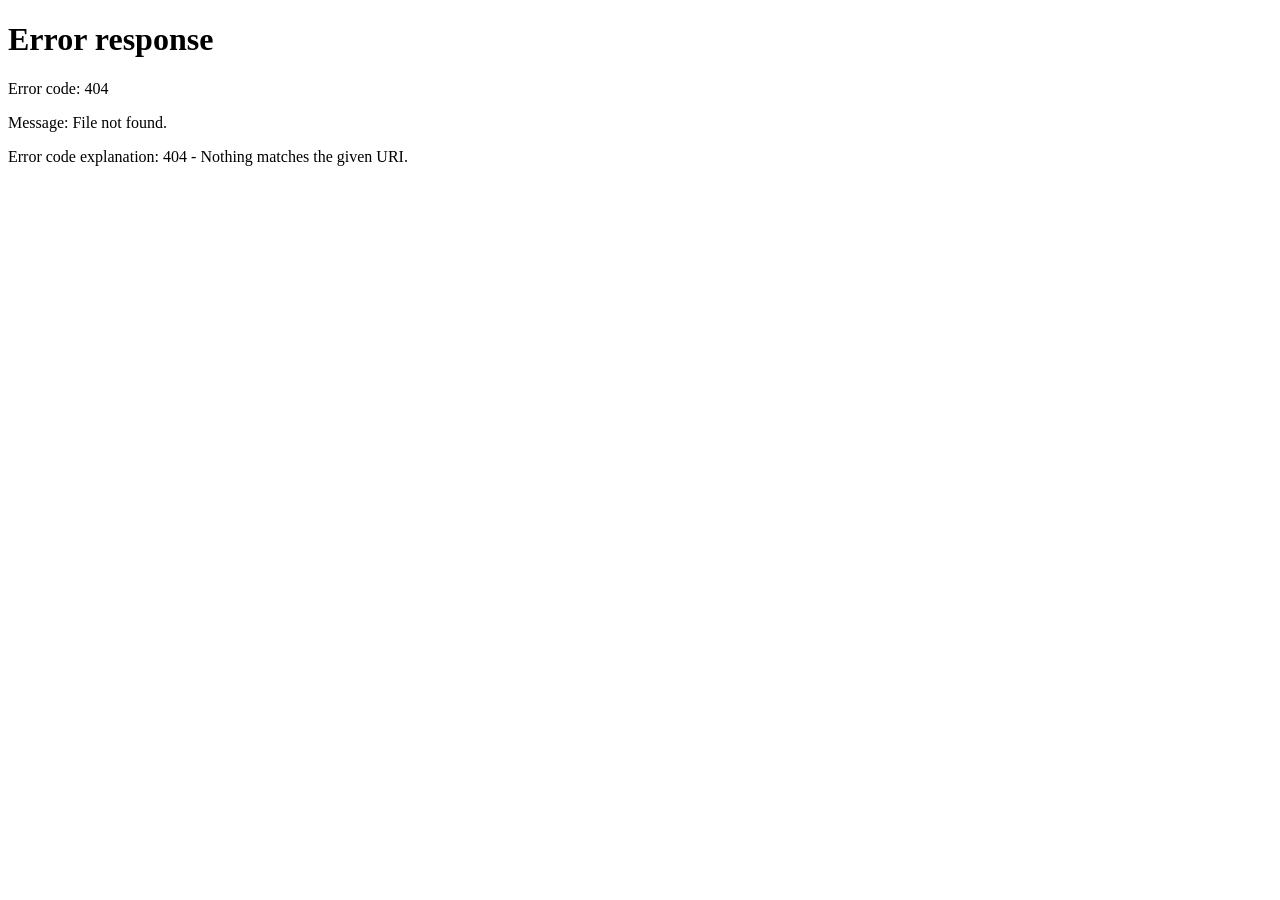
==== index.html @ c96c4b79 "Habilitar entrada desde la raíz del dominio" ====
<!doctype html><html lang="es"><head><meta charset="utf-8"><meta name="viewport" content="width=device-width,initial-scale=1"><title>Destiny Dynasty</title><link rel="canonical" href="https://destiny-dynasty.github.io/Launcher-News/"><meta http-equiv="refresh" content="0;url=/Launcher-News/"></head><body><p><a href="/Launcher-News/">Entrar a Destiny Dynasty</a></p></body></html>
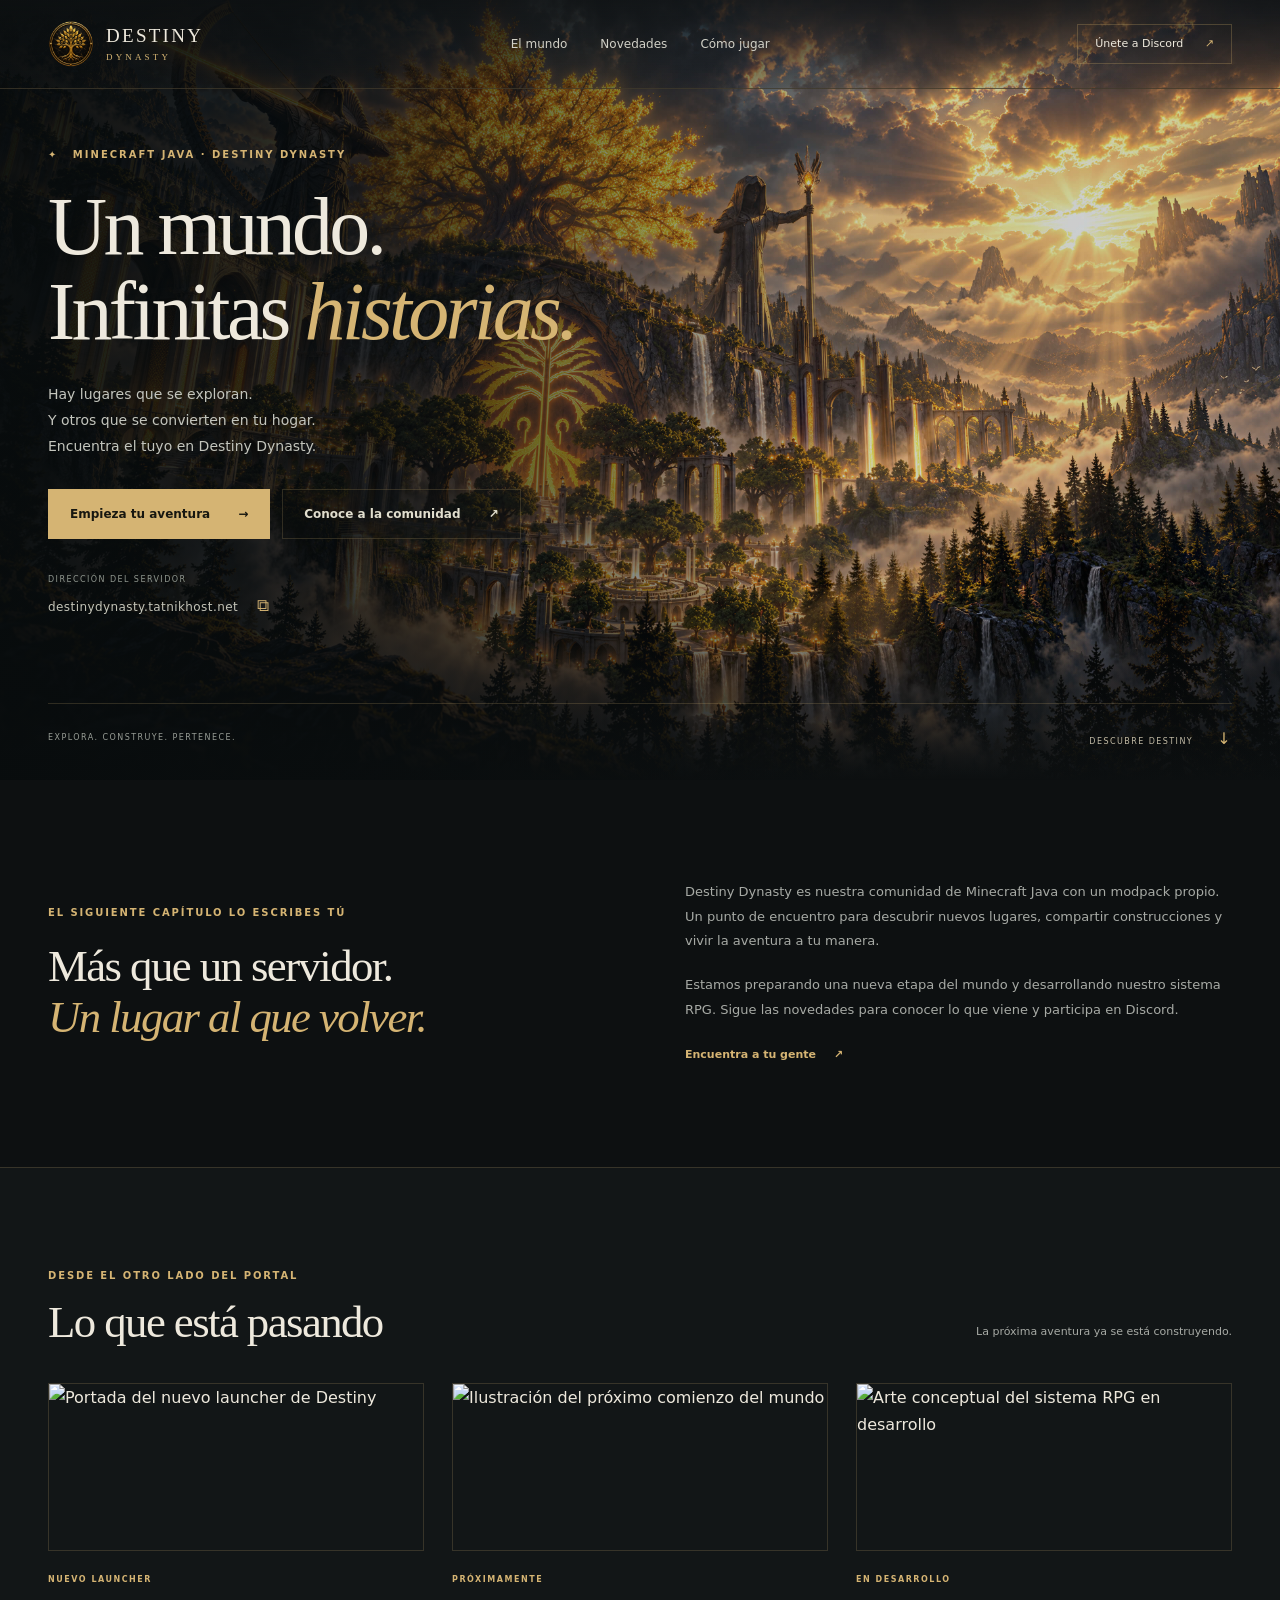
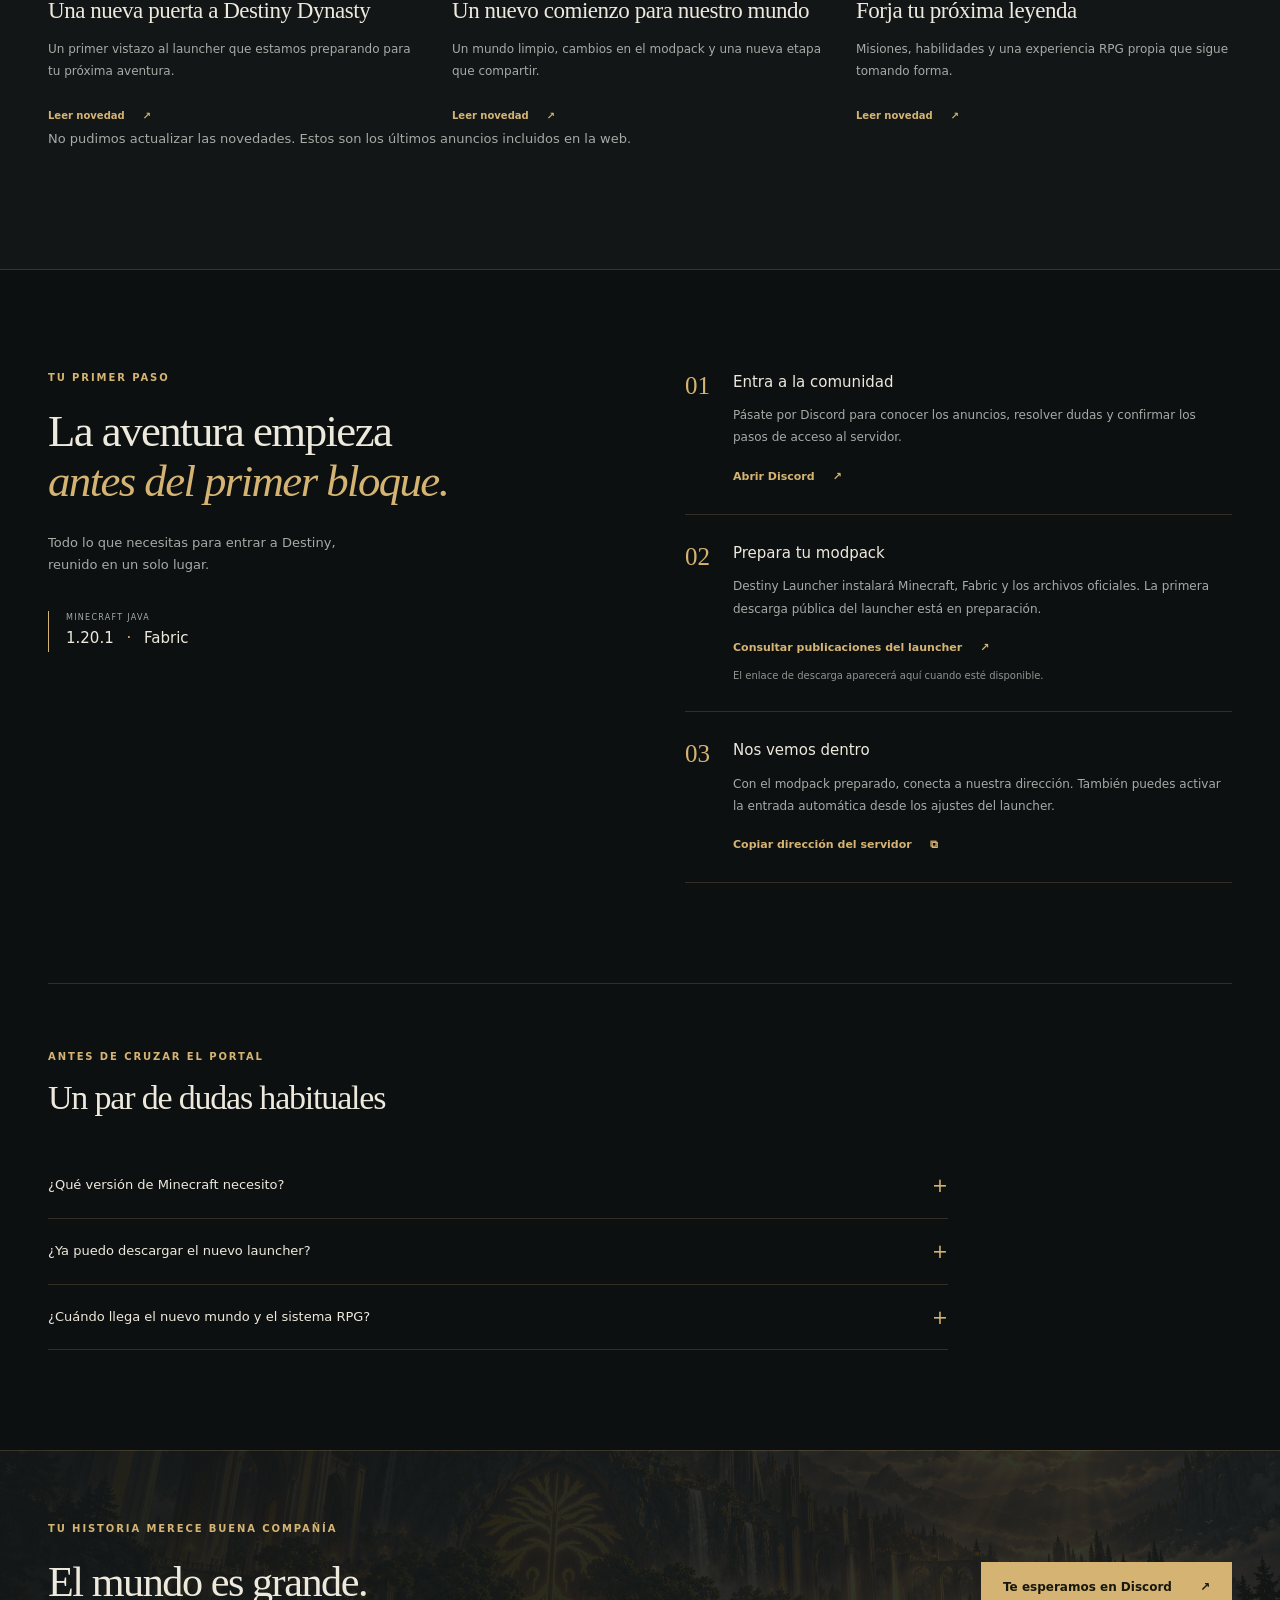
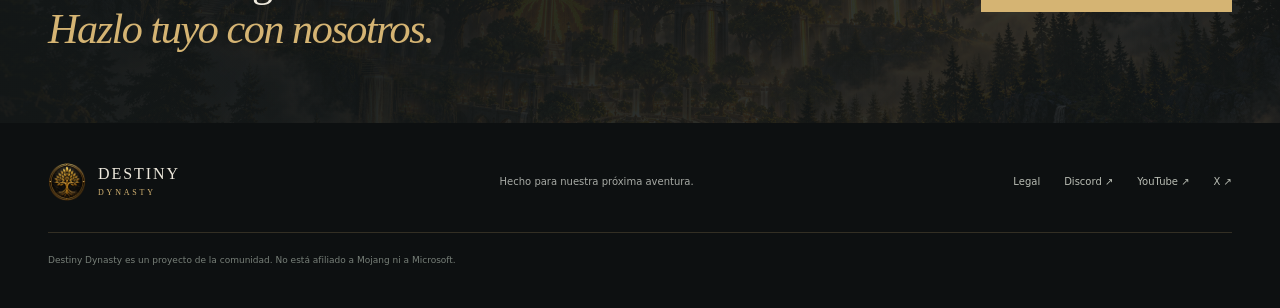
==== commit 8e724af5: "Servir web en la raíz con rutas legales y noticias sin extensión" ====
--- a/index.html
+++ b/index.html
@@ -1 +1,68 @@
-<!doctype html><html lang="es"><head><meta charset="utf-8"><meta name="viewport" content="width=device-width,initial-scale=1"><title>Destiny Dynasty</title><link rel="canonical" href="https://destiny-dynasty.github.io/Launcher-News/"><meta http-equiv="refresh" content="0;url=/Launcher-News/"></head><body><p><a href="/Launcher-News/">Entrar a Destiny Dynasty</a></p></body></html>
+<!doctype html>
+<html lang="es">
+<head>
+  <meta charset="utf-8">
+  <meta name="viewport" content="width=device-width, initial-scale=1">
+  <meta name="theme-color" content="#0d1011">
+  <title>Destiny Dynasty · Tu historia empieza aquí</title>
+  <meta name="description" content="Descubre Destiny Dynasty, nuestra comunidad de Minecraft Java. Novedades del servidor, modpack oficial y todo lo que necesitas para empezar tu aventura.">
+  <meta property="og:title" content="Destiny Dynasty · Tu historia empieza aquí">
+  <meta property="og:description" content="Un mundo por explorar. Una comunidad con la que construir. Tu próxima aventura en Minecraft.">
+  <meta property="og:type" content="website">
+  <meta property="og:image" content="https://destiny-dynasty.github.io/images/reino-destiny.jpg">
+  <link rel="canonical" href="https://destiny-dynasty.github.io/">
+  <link rel="icon" href="images/destiny-emblem.png" type="image/png">
+  <link rel="preload" href="images/reino-destiny.jpg" as="image" fetchpriority="high">
+  <link rel="stylesheet" href="style.css">
+  <script src="site.js" defer></script>
+</head>
+<body class="home">
+  <a class="skip-link" href="#contenido">Saltar al contenido</a>
+  <header class="site-header">
+    <a class="brand" href="./" aria-label="Destiny Dynasty, inicio"><img src="images/destiny-emblem.png" width="46" height="46" alt=""><span>DESTINY <small>DYNASTY</small></span></a>
+    <nav aria-label="Navegación principal"><a href="#mundo">El mundo</a><a href="#novedades">Novedades</a><a href="#jugar">Cómo jugar</a></nav>
+    <a class="nav-discord" href="https://dsc.gg/destiny-dynasty-mc" target="_blank" rel="noopener noreferrer">Únete a Discord <span aria-hidden="true">↗</span></a>
+  </header>
+  <main id="contenido">
+    <section class="hero" aria-labelledby="hero-title">
+      <div class="hero-content wrap">
+        <p class="eyebrow"><span aria-hidden="true">✦</span> MINECRAFT JAVA · DESTINY DYNASTY</p>
+        <h1 id="hero-title">Un mundo.<br>Infinitas <em>historias.</em></h1>
+        <p class="hero-copy">Hay lugares que se exploran.<br>Y otros que se convierten en tu hogar.<br>Encuentra el tuyo en Destiny Dynasty.</p>
+        <div class="actions"><a class="button gold" href="#jugar">Empieza tu aventura <span aria-hidden="true">→</span></a><a class="button ghost" href="https://dsc.gg/destiny-dynasty-mc" target="_blank" rel="noopener noreferrer">Conoce a la comunidad <span aria-hidden="true">↗</span></a></div>
+        <button class="server-address" type="button" data-copy-ip aria-label="Copiar dirección del servidor destinydynasty.tatnikhost.net"><span class="tiny-label">DIRECCIÓN DEL SERVIDOR</span><span>destinydynasty.tatnikhost.net <span class="copy-icon" aria-hidden="true">⧉</span></span></button>
+        <p class="copy-feedback" id="copy-feedback" role="status" aria-live="polite"></p>
+      </div>
+      <div class="hero-bottom wrap"><span>EXPLORA. CONSTRUYE. PERTENECE.</span><a href="#mundo" aria-label="Descubre el mundo de Destiny">DESCUBRE DESTINY <span aria-hidden="true">↓</span></a></div>
+    </section>
+    <section class="world section wrap" id="mundo" aria-labelledby="world-title">
+      <div><p class="eyebrow">EL SIGUIENTE CAPÍTULO LO ESCRIBES TÚ</p><h2 id="world-title">Más que un servidor.<br><em>Un lugar al que volver.</em></h2></div>
+      <div class="world-copy"><p>Destiny Dynasty es nuestra comunidad de Minecraft Java con un modpack propio. Un punto de encuentro para descubrir nuevos lugares, compartir construcciones y vivir la aventura a tu manera.</p><p>Estamos preparando una nueva etapa del mundo y desarrollando nuestro sistema RPG. Sigue las novedades para conocer lo que viene y participa en Discord.</p><a class="text-link" href="https://dsc.gg/destiny-dynasty-mc" target="_blank" rel="noopener noreferrer">Encuentra a tu gente <span aria-hidden="true">↗</span></a></div>
+    </section>
+    <section class="news-section section" id="novedades" aria-labelledby="news-title"><div class="wrap">
+      <div class="section-heading"><div><p class="eyebrow">DESDE EL OTRO LADO DEL PORTAL</p><h2 id="news-title">Lo que está pasando</h2></div><span class="section-note">La próxima aventura ya se está construyendo.</span></div>
+      <div class="news-grid" id="news-grid">
+        <a class="news-card" href="novedades/nuevo-launcher/"><img src="https://destiny-dynasty.github.io/Launcher-News/images/nuevo-launcher-v1.jpg" width="1120" height="500" loading="lazy" alt="Portada del nuevo launcher de Destiny"><div><span class="eyebrow">NUEVO LAUNCHER</span><h3>Una nueva puerta a Destiny Dynasty</h3><p>Un primer vistazo al launcher que estamos preparando para tu próxima aventura.</p><span class="text-link">Leer novedad <span aria-hidden="true">↗</span></span></div></a>
+        <a class="news-card" href="novedades/nuevo-comienzo/"><img src="https://destiny-dynasty.github.io/Launcher-News/images/nuevo-comienzo-v1.jpg" width="1120" height="500" loading="lazy" alt="Ilustración del próximo comienzo del mundo"><div><span class="eyebrow">PRÓXIMAMENTE</span><h3>Un nuevo comienzo para nuestro mundo</h3><p>Un mundo limpio, cambios en el modpack y una nueva etapa que compartir.</p><span class="text-link">Leer novedad <span aria-hidden="true">↗</span></span></div></a>
+        <a class="news-card" href="novedades/rpg-en-desarrollo/"><img src="https://destiny-dynasty.github.io/Launcher-News/images/rpg-en-desarrollo-v1.jpg" width="1120" height="500" loading="lazy" alt="Arte conceptual del sistema RPG en desarrollo"><div><span class="eyebrow">EN DESARROLLO</span><h3>Forja tu próxima leyenda</h3><p>Misiones, habilidades y una experiencia RPG propia que sigue tomando forma.</p><span class="text-link">Leer novedad <span aria-hidden="true">↗</span></span></div></a>
+      </div>
+      <p class="news-message" id="news-message" role="status"></p>
+    </div></section>
+    <section class="play-section section wrap" id="jugar" aria-labelledby="play-title">
+      <div class="play-intro"><p class="eyebrow">TU PRIMER PASO</p><h2 id="play-title">La aventura empieza<br><em>antes del primer bloque.</em></h2><p>Todo lo que necesitas para entrar a Destiny, reunido en un solo lugar.</p><div class="edition"><span>MINECRAFT JAVA</span><strong>1.20.1 <span>·</span> Fabric</strong></div></div>
+      <div class="steps">
+        <article class="step"><span class="step-number">01</span><div><h3>Entra a la comunidad</h3><p>Pásate por Discord para conocer los anuncios, resolver dudas y confirmar los pasos de acceso al servidor.</p><a class="text-link" href="https://dsc.gg/destiny-dynasty-mc" target="_blank" rel="noopener noreferrer">Abrir Discord <span aria-hidden="true">↗</span></a></div></article>
+        <article class="step"><span class="step-number">02</span><div><h3>Prepara tu modpack</h3><p>Destiny Launcher instalará Minecraft, Fabric y los archivos oficiales. La primera descarga pública del launcher está en preparación.</p><a class="text-link" id="launcher-download" href="https://github.com/Destiny-Dynasty/Destiny-Launcher/releases" target="_blank" rel="noopener noreferrer">Consultar publicaciones del launcher <span aria-hidden="true">↗</span></a><p class="release-status" id="release-status" role="status">El enlace de descarga aparecerá aquí cuando esté disponible.</p></div></article>
+        <article class="step"><span class="step-number">03</span><div><h3>Nos vemos dentro</h3><p>Con el modpack preparado, conecta a nuestra dirección. También puedes activar la entrada automática desde los ajustes del launcher.</p><button type="button" class="text-link copy-link" data-copy-ip>Copiar dirección del servidor <span aria-hidden="true">⧉</span></button></div></article>
+      </div>
+    </section>
+    <section class="faq-section section wrap" aria-labelledby="faq-title"><div class="section-heading"><div><p class="eyebrow">ANTES DE CRUZAR EL PORTAL</p><h2 id="faq-title">Un par de dudas habituales</h2></div></div><div class="faq-list">
+      <details><summary>¿Qué versión de Minecraft necesito?<span aria-hidden="true">+</span></summary><p>Usamos Minecraft Java 1.20.1 con Fabric y el modpack oficial de Destiny. El launcher prepara esos archivos; Minecraft Bedrock no es compatible con este modpack.</p></details>
+      <details><summary>¿Ya puedo descargar el nuevo launcher?<span aria-hidden="true">+</span></summary><p>La primera publicación pública está en preparación. Esta página mostrará el instalador cuando esté publicado en el repositorio oficial. Mientras tanto, consulta en Discord cómo acceder al modpack.</p></details>
+      <details><summary>¿Cuándo llega el nuevo mundo y el sistema RPG?<span aria-hidden="true">+</span></summary><p>Aún no hay una fecha anunciada. El nuevo comienzo y el sistema RPG están en preparación. Publicaremos los avances en las novedades y en Discord.</p></details>
+    </div></section>
+    <section class="community"><div class="wrap community-inner"><div><p class="eyebrow">TU HISTORIA MERECE BUENA COMPAÑÍA</p><h2>El mundo es grande.<br><em>Hazlo tuyo con nosotros.</em></h2></div><a class="button gold" href="https://dsc.gg/destiny-dynasty-mc" target="_blank" rel="noopener noreferrer">Te esperamos en Discord <span aria-hidden="true">↗</span></a></div></section>
+  </main>
+  <footer class="site-footer wrap"><div class="brand footer-brand"><img src="images/destiny-emblem.png" width="38" height="38" alt=""><span>DESTINY <small>DYNASTY</small></span></div><p>Hecho para nuestra próxima aventura.</p><nav aria-label="Redes sociales"><a href="legal/">Legal</a><a href="https://dsc.gg/destiny-dynasty-mc" target="_blank" rel="noopener noreferrer">Discord ↗</a><a href="https://www.youtube.com/@destiny_dynasty" target="_blank" rel="noopener noreferrer">YouTube ↗</a><a href="https://x.com/DestinyDynasty_" target="_blank" rel="noopener noreferrer">X ↗</a></nav><small class="legal">Destiny Dynasty es un proyecto de la comunidad. No está afiliado a Mojang ni a Microsoft.</small></footer>
+</body>
+</html>
--- a/style.css
+++ b/style.css
@@ -0,0 +1,11 @@
+@charset "UTF-8";
+:root{color-scheme:dark;--bg:#0d1011;--panel:#121617;--ink:#eee9dd;--muted:#a7aaa5;--gold:#d5b473;--line:rgba(213,180,115,.19);--serif:Georgia,'Times New Roman',serif;--sans:system-ui,-apple-system,BlinkMacSystemFont,'Segoe UI',sans-serif}
+*{box-sizing:border-box}html{scroll-behavior:smooth;scroll-padding-top:90px}body{margin:0;background:var(--bg);color:var(--ink);font-family:var(--sans);line-height:1.7}a{color:inherit;text-decoration:none}button{font:inherit}button,a,summary{-webkit-tap-highlight-color:transparent}a:focus-visible,button:focus-visible,summary:focus-visible{outline:2px solid var(--gold);outline-offset:6px}img{display:block;max-width:100%}p{margin:0 0 1.2rem}h1,h2,h3{margin:0;font-weight:400}h1,h2{font-family:var(--serif);line-height:1.12}h2{font-size:clamp(2.1rem,3.5vw,3.15rem);letter-spacing:-.035em}em{color:var(--gold);font-weight:400}.wrap{width:min(1200px,calc(100% - 96px));margin-inline:auto}.section{padding-block:100px}.eyebrow{font-size:10px;font-weight:650;letter-spacing:.19em;color:var(--gold);line-height:1.65;margin-bottom:20px}.skip-link{position:fixed;left:20px;top:-100px;background:var(--gold);color:var(--bg);padding:12px;z-index:100}.skip-link:focus{top:10px}.site-header{height:89px;display:flex;align-items:center;justify-content:space-between;gap:26px;padding-inline:48px;position:absolute;inset:0 0 auto;z-index:5;border-bottom:1px solid var(--line);background:linear-gradient(#0d1011b8,#0d101120)}.brand{display:flex;align-items:center;gap:12px;line-height:1.1;flex-shrink:0}.brand img{object-fit:contain}.brand>span{font-family:var(--serif);font-size:19px;letter-spacing:.12em}.brand small{display:block;letter-spacing:.35em;font-size:9px;color:var(--gold);margin-top:6px}.site-header nav{display:flex;gap:33px;font-size:12px;color:#d1d0c6}.site-header nav a:hover,.site-footer a:hover{color:var(--gold)}.nav-discord{font-size:11px;border:1px solid #b99b604d;padding:10px 17px}.nav-discord span{margin-left:18px;color:var(--gold)}.hero{min-height:780px;position:relative;isolation:isolate;background:linear-gradient(90deg,rgba(8,12,13,.95) 1%,rgba(8,12,13,.76) 30%,rgba(8,12,13,.2) 68%),linear-gradient(0deg,var(--bg) 0%,transparent 25%),url('images/reino-destiny.jpg') center 48%/cover no-repeat;display:flex;flex-direction:column;justify-content:center}.hero-content{padding-top:140px;padding-bottom:60px}.hero .eyebrow{letter-spacing:.2em}.hero .eyebrow>span{margin-right:9px}h1{font-size:clamp(3.5rem,6.4vw,6.05rem);letter-spacing:-.045em;max-width:850px;line-height:1.04}h1 em{white-space:nowrap}.hero-copy{font-size:14px;line-height:1.85;color:#c3c5bd;margin-top:28px}.actions{display:flex;gap:12px;flex-wrap:wrap;margin-top:29px}.button{min-height:48px;display:inline-flex;align-items:center;justify-content:space-between;gap:28px;font-size:12px;font-weight:600;padding:14px 21px;border:1px solid var(--line)}.gold{color:#171710;background:#d5b473;border-color:#d5b473}.gold:hover{background:#e6c78d}.ghost{background:#0d101159;color:#e1dece}.ghost:hover,.nav-discord:hover{background:#d5b47315}.server-address{display:flex;flex-direction:column;align-items:flex-start;gap:4px;margin-top:34px;padding:0;color:#c4c4b8;background:none;border:0;text-align:left;cursor:pointer;font-size:12px;letter-spacing:.035em}.tiny-label{font-size:8px;letter-spacing:.18em;color:#8f968e}.copy-icon{margin-left:15px;color:var(--gold);font-size:17px}.copy-feedback{min-height:20px;margin:3px 0 0;font-size:11px;color:var(--gold)}.hero-bottom{display:flex;justify-content:space-between;align-items:center;border-top:1px solid var(--line);padding-block:21px;font-size:8px;letter-spacing:.18em;color:#989d96}.hero-bottom a{color:#c1baa5}.hero-bottom a span{margin-left:20px;color:var(--gold);font-size:16px}.world{display:grid;grid-template-columns:1fr 1fr;gap:90px;align-items:center}.world-copy{color:var(--muted);font-size:13px;line-height:1.9}.text-link{font-size:11px;font-weight:600;color:var(--gold);display:inline-flex;align-items:center;gap:18px}.text-link:hover{color:#f0d7a3}.news-section{border-block:1px solid var(--line);background:var(--panel)}.section-heading{display:flex;align-items:flex-end;justify-content:space-between;gap:32px;margin-bottom:36px}.section-heading .eyebrow{margin-bottom:13px}.section-note{font-size:11px;color:var(--muted);padding-bottom:5px}.news-grid{display:grid;grid-template-columns:repeat(3,minmax(0,1fr));gap:28px}.news-card{display:block;min-width:0}.news-card>img{width:100%;height:auto;aspect-ratio:2.24;object-fit:cover;border:1px solid var(--line)}.news-card>div{padding-top:22px}.news-card .eyebrow{font-size:8px;display:block;margin-bottom:11px}.news-card h3{font-family:var(--serif);font-size:23px;line-height:1.25;letter-spacing:-.02em}.news-card p{font-size:12px;color:var(--muted);margin:12px 0 18px;line-height:1.85}.news-card:hover h3{color:var(--gold)}.news-card .text-link{font-size:10px}.news-message:empty{display:none}.news-message{color:var(--muted);font-size:13px}.play-section{display:grid;grid-template-columns:1fr 1fr;gap:90px}.play-intro>p:not(.eyebrow){font-size:13px;color:var(--muted);max-width:340px;margin-top:25px}.edition{margin-top:35px;border-left:1px solid var(--gold);padding-left:17px}.edition>span{font-size:8px;letter-spacing:.16em;color:var(--muted);display:block}.edition strong{font-size:15px;font-weight:450}.edition strong span{margin:0 8px;color:var(--gold)}.step{display:flex;gap:23px;padding:26px 0;border-bottom:1px solid var(--line)}.step:first-child{padding-top:0}.step-number{color:var(--gold);font-family:var(--serif);font-size:25px;line-height:1.3}.step h3{font-size:15px;font-weight:500;margin-bottom:9px}.step p{color:var(--muted);font-size:12px;line-height:1.85;margin-bottom:12px}.step .release-status{font-size:10px;margin:8px 0 0;color:#8e958e}.copy-link{background:none;border:0;padding:0;cursor:pointer;text-align:left}.faq-section{border-top:1px solid var(--line);padding-top:65px}.faq-section h2{font-size:34px}.faq-list{max-width:900px}details{border-bottom:1px solid var(--line)}summary{padding:21px 0;display:flex;justify-content:space-between;gap:20px;font-size:13px;cursor:pointer;list-style:none}summary::-webkit-details-marker{display:none}summary span{color:var(--gold);font-size:19px;line-height:1.2}details[open] summary span{transform:rotate(45deg)}details>p{font-size:12px;color:var(--muted);max-width:750px;padding-right:25px}.community{border-top:1px solid var(--line);background:linear-gradient(90deg,#141818f2,#141818d9),url('images/reino-destiny.jpg') center 60%/cover}.community-inner{display:flex;justify-content:space-between;align-items:center;gap:30px;padding-block:70px}.community h2{font-size:clamp(2rem,3.3vw,2.8rem)}.site-footer{display:flex;flex-wrap:wrap;align-items:center;justify-content:space-between;gap:25px;padding-block:40px}.footer-brand>span{font-size:16px}.footer-brand small{font-size:8px}.site-footer>p{font-size:10px;color:var(--muted);margin:0}.site-footer nav{display:flex;gap:24px;font-size:10px;color:#b9bdb4}.legal{flex-basis:100%;font-size:9px;color:#777f78;border-top:1px solid var(--line);padding-top:20px;margin-top:6px}
+/* Artículos abiertos desde el launcher. */
+body:not(.home) main{width:min(850px,calc(100% - 48px));margin:0 auto;padding:48px 0 70px}body:not(.home) nav{font-size:12px;margin-bottom:42px;color:var(--gold)}body:not(.home) h1{font-size:clamp(2.4rem,6vw,4rem);margin-bottom:30px}body:not(.home) .cover{width:100%;margin:30px 0;border:1px solid var(--line)}body:not(.home) p{color:#bbc0b8;font-size:15px;line-height:1.9}body:not(.home) p.eyebrow{color:var(--gold);font-size:10px}body:not(.home) .intro{font-size:18px;color:var(--ink)}body:not(.home) figure{margin:36px 0}body:not(.home) figcaption{font-size:11px;color:var(--muted);margin-top:10px}body:not(.home) footer{border-top:1px solid var(--line);margin-top:45px;padding-top:24px;font-size:12px;color:var(--gold)}
+@media(min-width:1600px){.hero{min-height:850px}.hero-content{padding-top:165px;padding-bottom:80px}}
+@media(max-width:1000px){.wrap{width:calc(100% - 64px)}.site-header{padding-inline:32px}.site-header nav{gap:20px}.world,.play-section{gap:45px}.section{padding-block:75px}.news-grid{gap:20px}.section-note{max-width:200px}.news-card h3{font-size:21px}.hero{min-height:760px}}
+@media(max-width:700px){html{scroll-padding-top:20px}.wrap{width:calc(100% - 40px)}.site-header{height:auto;min-height:108px;padding:16px 20px;flex-wrap:wrap;gap:16px}.brand img{width:35px;height:35px}.brand>span{font-size:16px}.brand small{font-size:8px}.site-header nav{order:3;flex-basis:100%;justify-content:center;gap:28px;font-size:11px;border-top:1px solid var(--line);padding-top:10px}.nav-discord{font-size:10px;padding:8px 10px}.nav-discord span{margin-left:7px}.hero{min-height:770px;background-position:center,right center,61% center;background-image:linear-gradient(90deg,#080c0ded,#080c0d91),linear-gradient(0deg,var(--bg),transparent 45%),url('images/reino-destiny.jpg')}.hero-content{padding-top:175px;padding-bottom:35px}h1{font-size:clamp(2.2rem,10.5vw,4.2rem)}.hero .eyebrow{font-size:8px;letter-spacing:.12em}.hero-copy{font-size:13px}.actions{flex-direction:column;align-items:flex-start;gap:10px}.button{font-size:11px;min-height:47px}.hero-bottom{font-size:7px;gap:20px}.hero-bottom>span{max-width:110px}.hero-bottom a span{margin-left:7px}.section{padding-block:56px}.world,.play-section{grid-template-columns:1fr;gap:30px}.world-copy{font-size:13px}.section-heading{display:block;margin-bottom:27px}.section-note{display:block;margin-top:20px;max-width:none}.news-grid{grid-template-columns:1fr;gap:36px}.news-card h3{font-size:25px}.news-card>div{padding-top:18px}.news-card p{font-size:13px}.news-card .eyebrow{font-size:9px}.play-intro>p:not(.eyebrow){max-width:none}.edition{margin-top:25px}.step{gap:20px}.faq-section h2{font-size:29px}summary{font-size:12px}.community-inner{flex-direction:column;align-items:flex-start;padding-block:50px}.community h2{font-size:34px}.site-footer{justify-content:flex-start;gap:22px}.site-footer>p{flex-basis:100%;order:2}.site-footer nav{flex-basis:100%}.legal{order:3}.server-address{font-size:11px}}
+@media(prefers-reduced-motion:reduce){html{scroll-behavior:auto}}
+
+body:not(.home) h2{font-size:25px;margin:36px 0 16px}body:not(.home) p a{color:var(--gold);text-decoration:underline}.site-footer nav{flex-wrap:wrap}
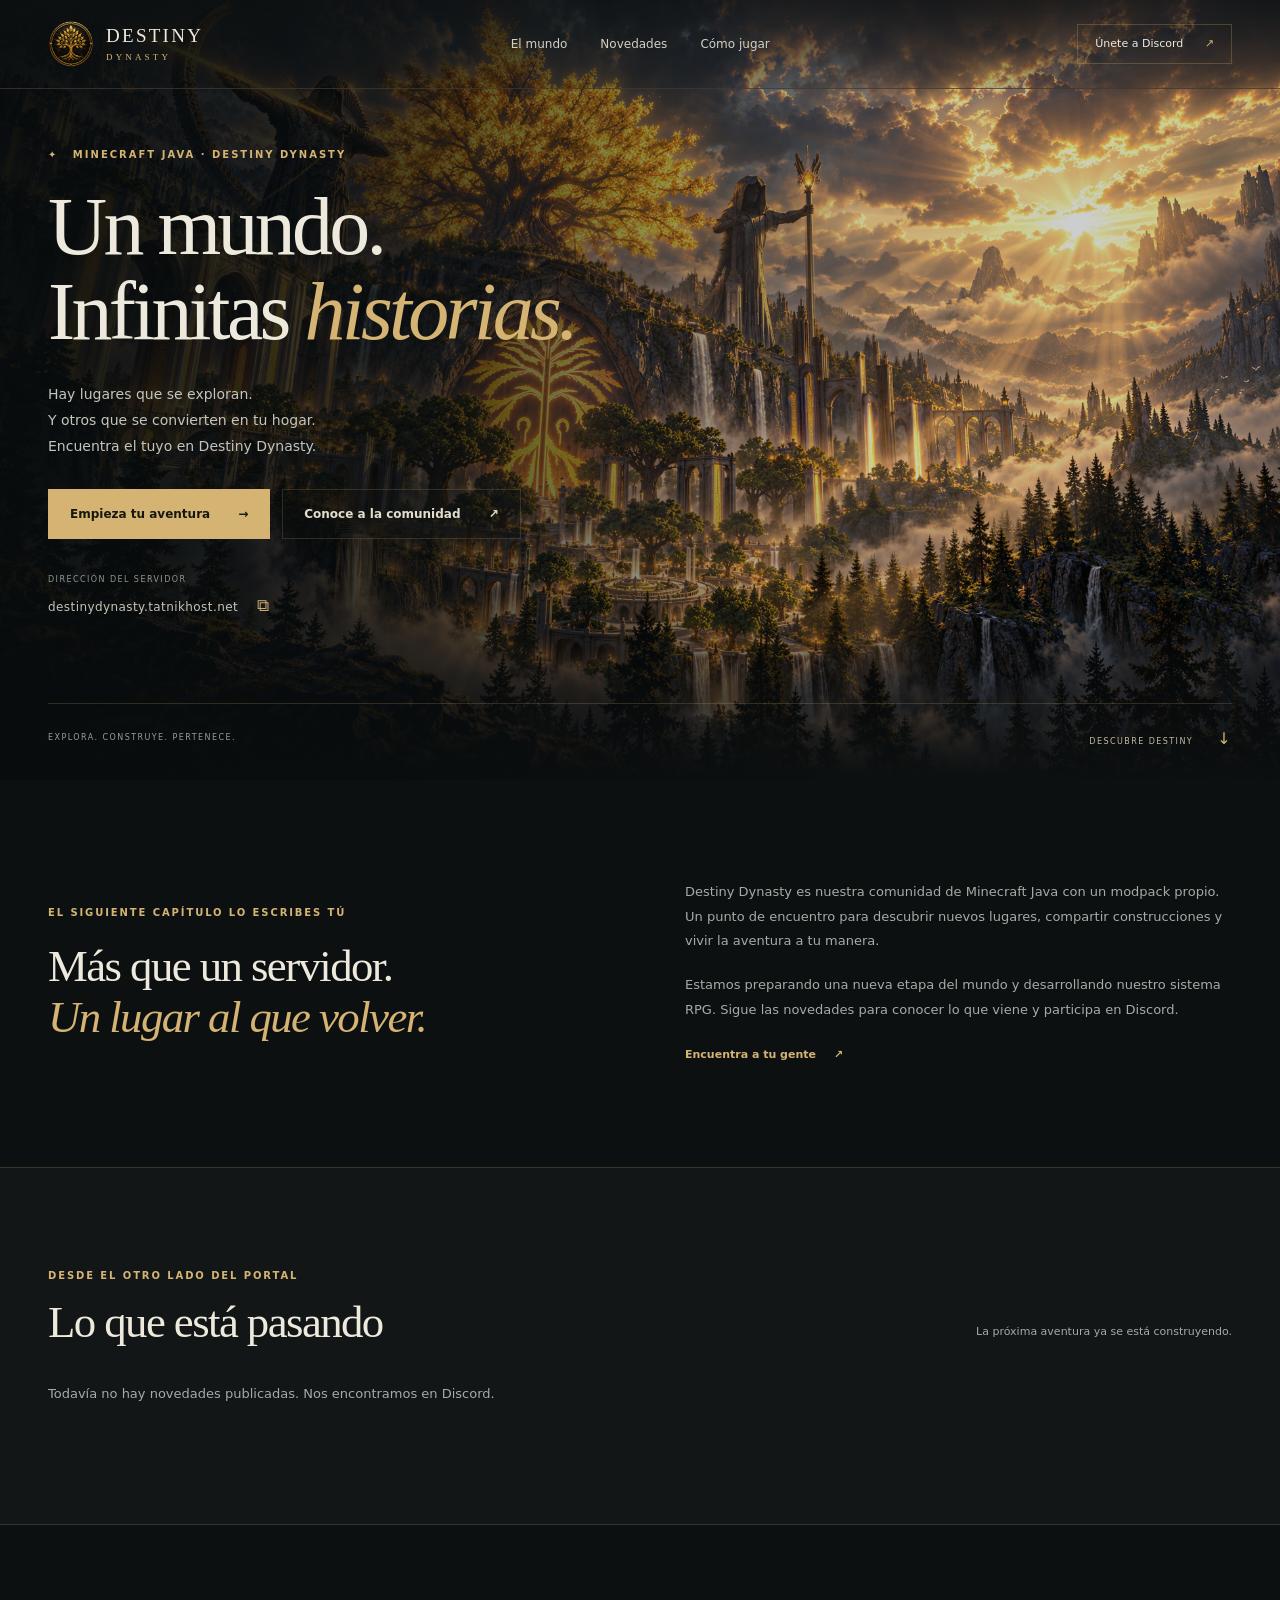
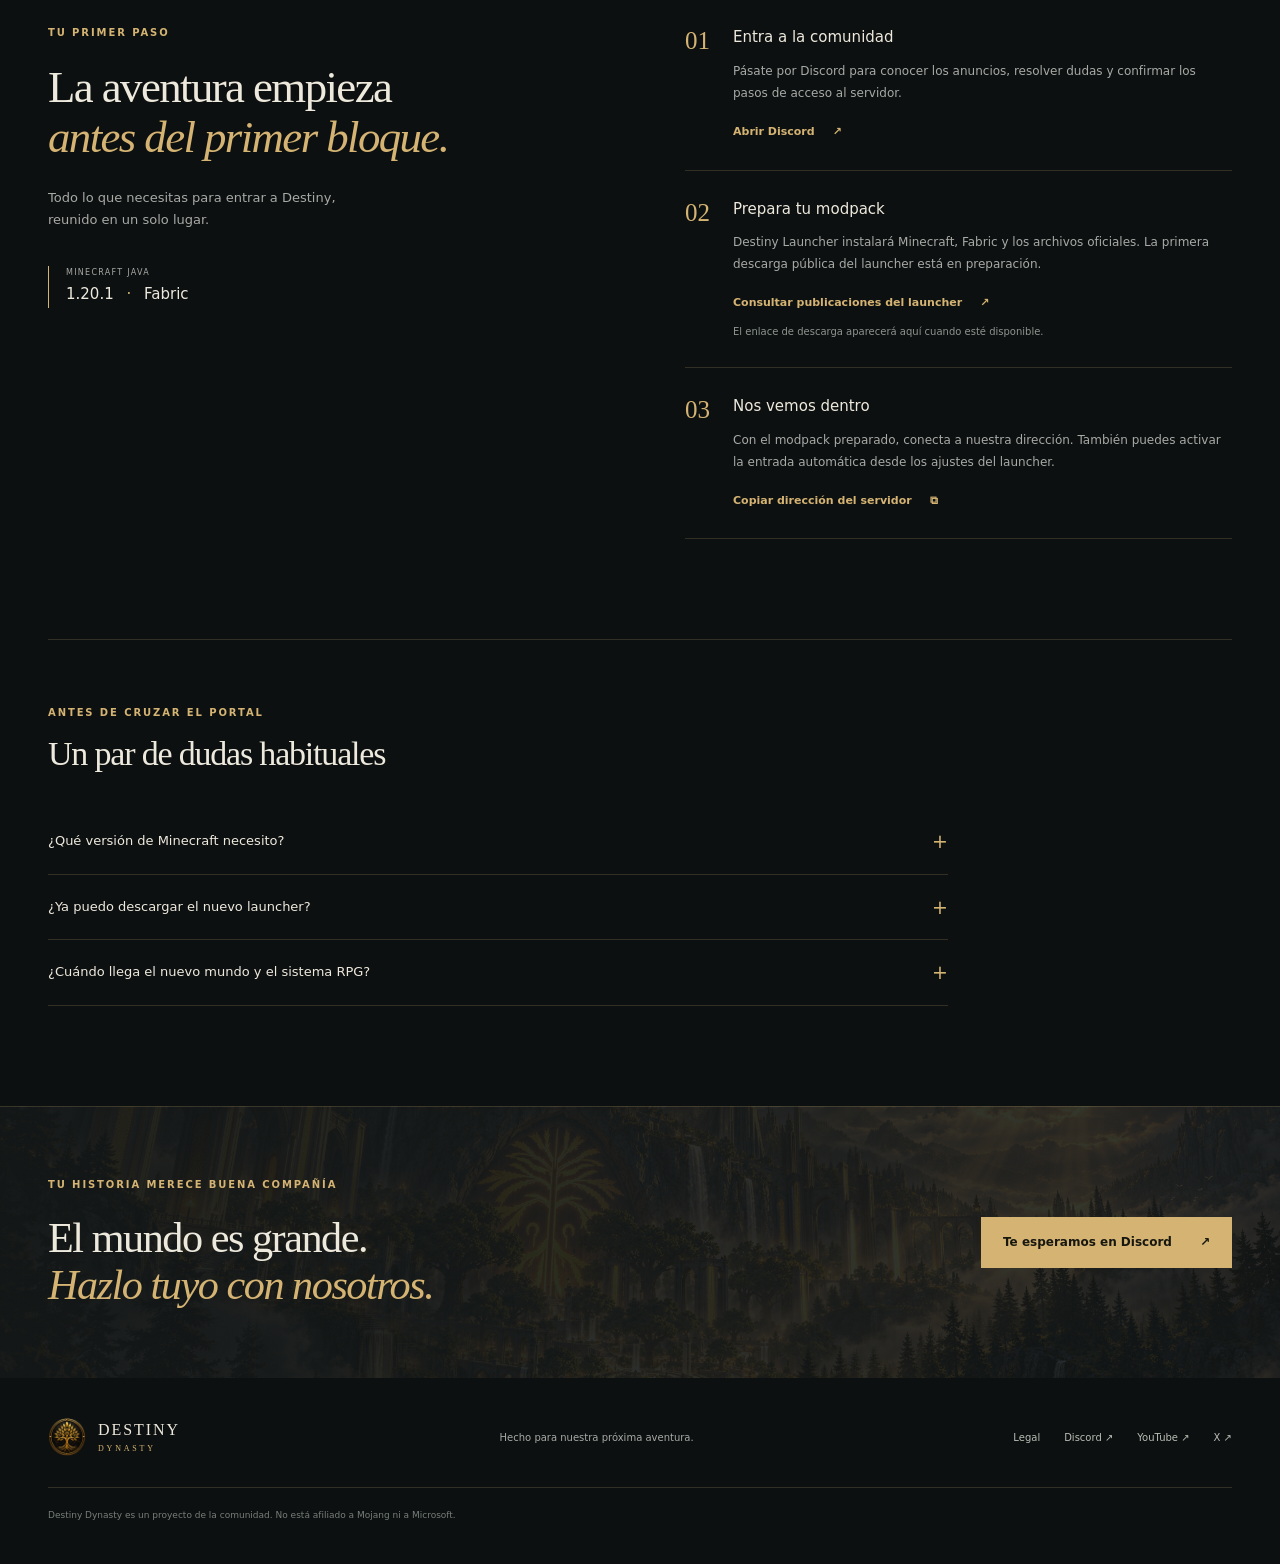
==== commit 82285556: "Unificar web, imágenes y feed del launcher en un solo repositorio" ====
--- a/index.html
+++ b/index.html
@@ -42,9 +42,9 @@
     <section class="news-section section" id="novedades" aria-labelledby="news-title"><div class="wrap">
       <div class="section-heading"><div><p class="eyebrow">DESDE EL OTRO LADO DEL PORTAL</p><h2 id="news-title">Lo que está pasando</h2></div><span class="section-note">La próxima aventura ya se está construyendo.</span></div>
       <div class="news-grid" id="news-grid">
-        <a class="news-card" href="novedades/nuevo-launcher/"><img src="https://destiny-dynasty.github.io/Launcher-News/images/nuevo-launcher-v1.jpg" width="1120" height="500" loading="lazy" alt="Portada del nuevo launcher de Destiny"><div><span class="eyebrow">NUEVO LAUNCHER</span><h3>Una nueva puerta a Destiny Dynasty</h3><p>Un primer vistazo al launcher que estamos preparando para tu próxima aventura.</p><span class="text-link">Leer novedad <span aria-hidden="true">↗</span></span></div></a>
-        <a class="news-card" href="novedades/nuevo-comienzo/"><img src="https://destiny-dynasty.github.io/Launcher-News/images/nuevo-comienzo-v1.jpg" width="1120" height="500" loading="lazy" alt="Ilustración del próximo comienzo del mundo"><div><span class="eyebrow">PRÓXIMAMENTE</span><h3>Un nuevo comienzo para nuestro mundo</h3><p>Un mundo limpio, cambios en el modpack y una nueva etapa que compartir.</p><span class="text-link">Leer novedad <span aria-hidden="true">↗</span></span></div></a>
-        <a class="news-card" href="novedades/rpg-en-desarrollo/"><img src="https://destiny-dynasty.github.io/Launcher-News/images/rpg-en-desarrollo-v1.jpg" width="1120" height="500" loading="lazy" alt="Arte conceptual del sistema RPG en desarrollo"><div><span class="eyebrow">EN DESARROLLO</span><h3>Forja tu próxima leyenda</h3><p>Misiones, habilidades y una experiencia RPG propia que sigue tomando forma.</p><span class="text-link">Leer novedad <span aria-hidden="true">↗</span></span></div></a>
+        <a class="news-card" href="novedades/nuevo-launcher/"><img src="images/nuevo-launcher-v1.jpg" width="1120" height="500" loading="lazy" alt="Portada del nuevo launcher de Destiny"><div><span class="eyebrow">NUEVO LAUNCHER</span><h3>Una nueva puerta a Destiny Dynasty</h3><p>Un primer vistazo al launcher que estamos preparando para tu próxima aventura.</p><span class="text-link">Leer novedad <span aria-hidden="true">↗</span></span></div></a>
+        <a class="news-card" href="novedades/nuevo-comienzo/"><img src="images/nuevo-comienzo-v1.jpg" width="1120" height="500" loading="lazy" alt="Ilustración del próximo comienzo del mundo"><div><span class="eyebrow">PRÓXIMAMENTE</span><h3>Un nuevo comienzo para nuestro mundo</h3><p>Un mundo limpio, cambios en el modpack y una nueva etapa que compartir.</p><span class="text-link">Leer novedad <span aria-hidden="true">↗</span></span></div></a>
+        <a class="news-card" href="novedades/rpg-en-desarrollo/"><img src="images/rpg-en-desarrollo-v1.jpg" width="1120" height="500" loading="lazy" alt="Arte conceptual del sistema RPG en desarrollo"><div><span class="eyebrow">EN DESARROLLO</span><h3>Forja tu próxima leyenda</h3><p>Misiones, habilidades y una experiencia RPG propia que sigue tomando forma.</p><span class="text-link">Leer novedad <span aria-hidden="true">↗</span></span></div></a>
       </div>
       <p class="news-message" id="news-message" role="status"></p>
     </div></section>
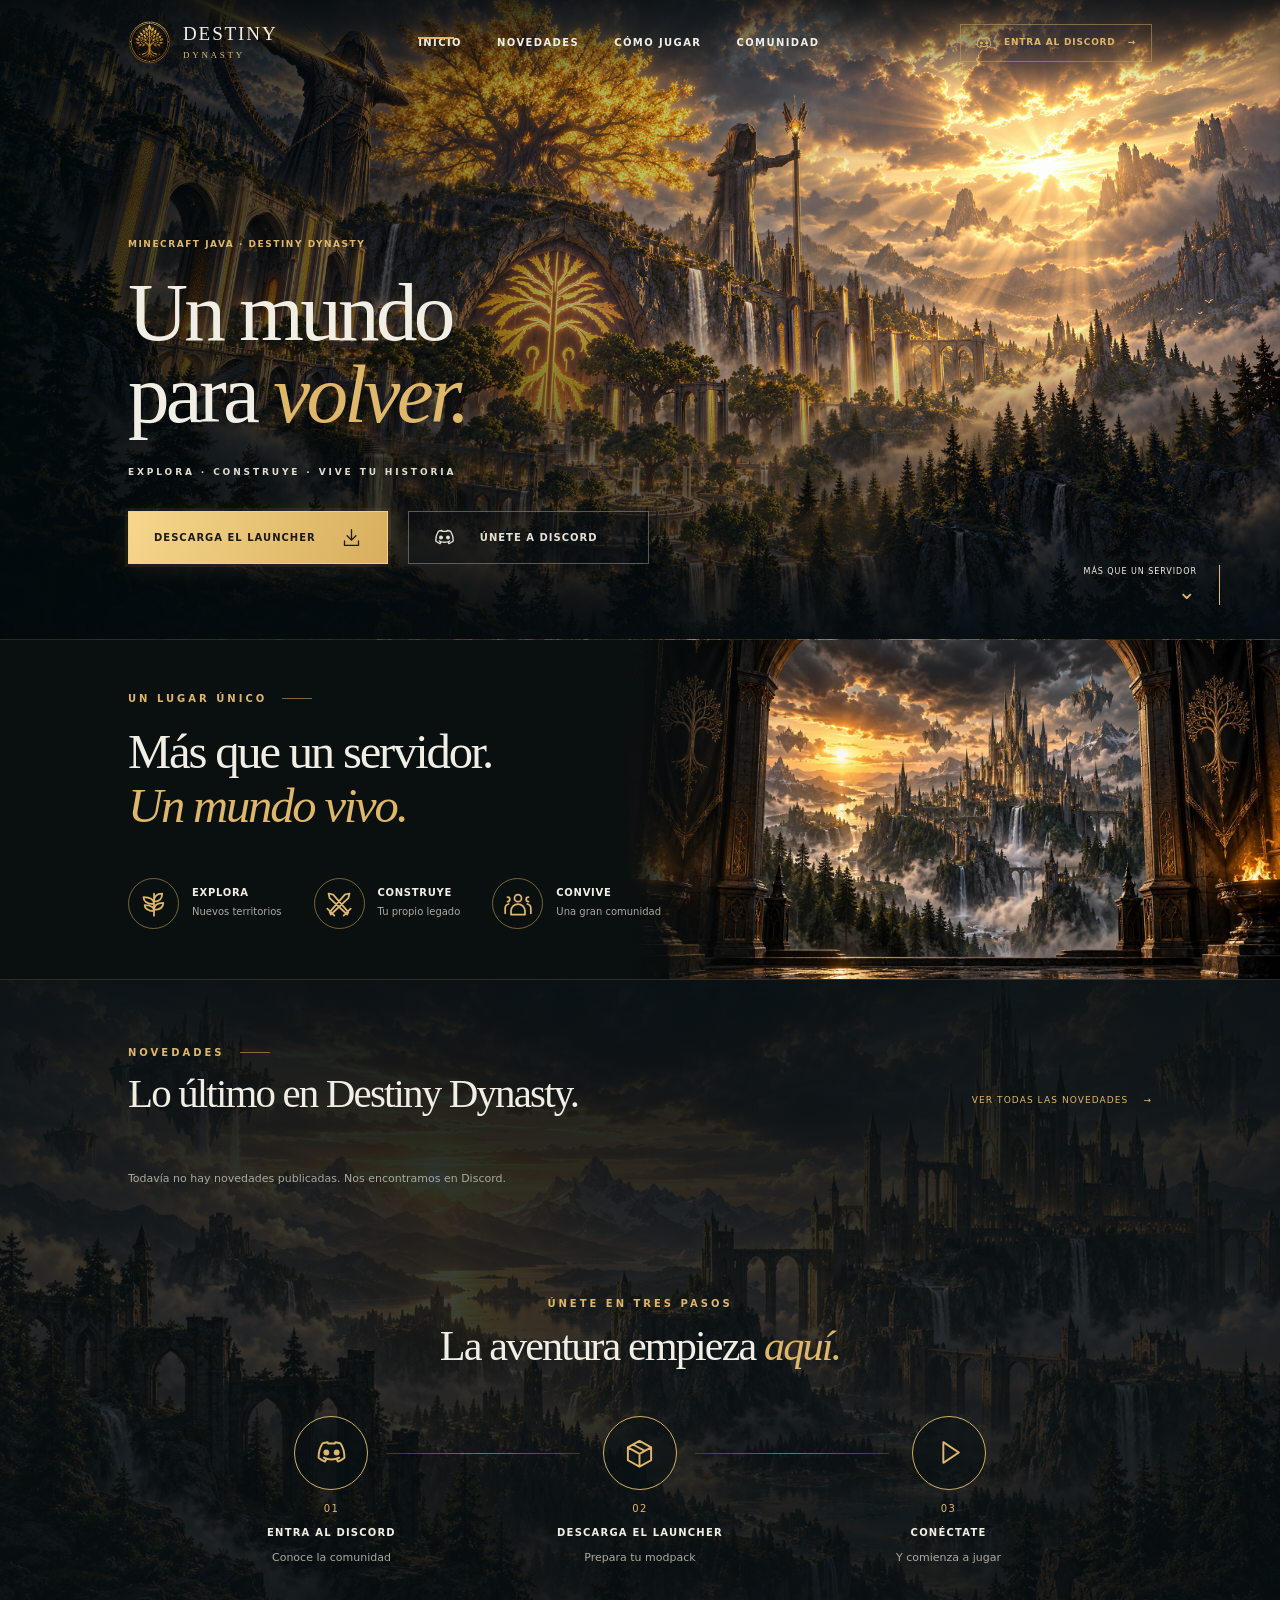
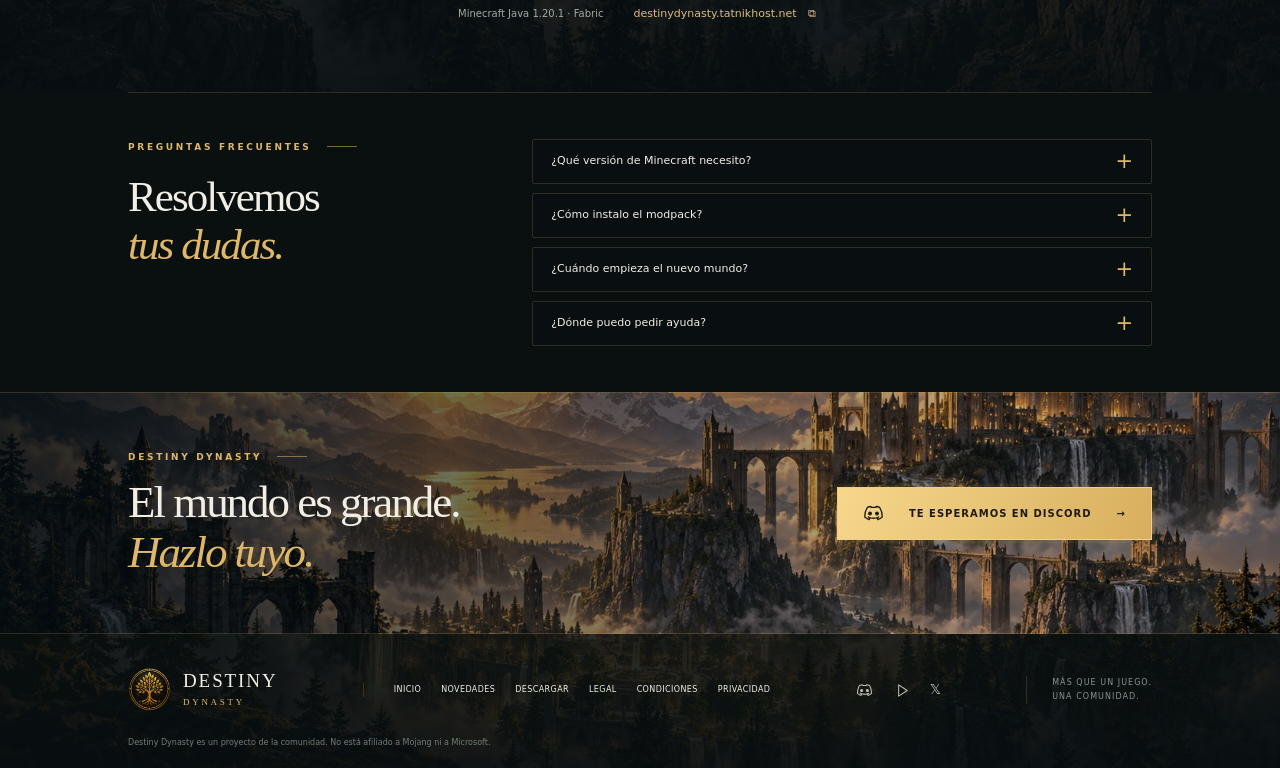
==== commit 43690c87: "Rediseñar web según referencia y añadir descarga oficial del launcher" ====
--- a/index.html
+++ b/index.html
@@ -1,68 +1,10 @@
-<!doctype html>
-<html lang="es">
-<head>
-  <meta charset="utf-8">
-  <meta name="viewport" content="width=device-width, initial-scale=1">
-  <meta name="theme-color" content="#0d1011">
-  <title>Destiny Dynasty · Tu historia empieza aquí</title>
-  <meta name="description" content="Descubre Destiny Dynasty, nuestra comunidad de Minecraft Java. Novedades del servidor, modpack oficial y todo lo que necesitas para empezar tu aventura.">
-  <meta property="og:title" content="Destiny Dynasty · Tu historia empieza aquí">
-  <meta property="og:description" content="Un mundo por explorar. Una comunidad con la que construir. Tu próxima aventura en Minecraft.">
-  <meta property="og:type" content="website">
-  <meta property="og:image" content="https://destiny-dynasty.github.io/images/reino-destiny.jpg">
-  <link rel="canonical" href="https://destiny-dynasty.github.io/">
-  <link rel="icon" href="images/destiny-emblem.png" type="image/png">
-  <link rel="preload" href="images/reino-destiny.jpg" as="image" fetchpriority="high">
-  <link rel="stylesheet" href="style.css">
-  <script src="site.js" defer></script>
-</head>
-<body class="home">
-  <a class="skip-link" href="#contenido">Saltar al contenido</a>
-  <header class="site-header">
-    <a class="brand" href="./" aria-label="Destiny Dynasty, inicio"><img src="images/destiny-emblem.png" width="46" height="46" alt=""><span>DESTINY <small>DYNASTY</small></span></a>
-    <nav aria-label="Navegación principal"><a href="#mundo">El mundo</a><a href="#novedades">Novedades</a><a href="#jugar">Cómo jugar</a></nav>
-    <a class="nav-discord" href="https://dsc.gg/destiny-dynasty-mc" target="_blank" rel="noopener noreferrer">Únete a Discord <span aria-hidden="true">↗</span></a>
-  </header>
-  <main id="contenido">
-    <section class="hero" aria-labelledby="hero-title">
-      <div class="hero-content wrap">
-        <p class="eyebrow"><span aria-hidden="true">✦</span> MINECRAFT JAVA · DESTINY DYNASTY</p>
-        <h1 id="hero-title">Un mundo.<br>Infinitas <em>historias.</em></h1>
-        <p class="hero-copy">Hay lugares que se exploran.<br>Y otros que se convierten en tu hogar.<br>Encuentra el tuyo en Destiny Dynasty.</p>
-        <div class="actions"><a class="button gold" href="#jugar">Empieza tu aventura <span aria-hidden="true">→</span></a><a class="button ghost" href="https://dsc.gg/destiny-dynasty-mc" target="_blank" rel="noopener noreferrer">Conoce a la comunidad <span aria-hidden="true">↗</span></a></div>
-        <button class="server-address" type="button" data-copy-ip aria-label="Copiar dirección del servidor destinydynasty.tatnikhost.net"><span class="tiny-label">DIRECCIÓN DEL SERVIDOR</span><span>destinydynasty.tatnikhost.net <span class="copy-icon" aria-hidden="true">⧉</span></span></button>
-        <p class="copy-feedback" id="copy-feedback" role="status" aria-live="polite"></p>
-      </div>
-      <div class="hero-bottom wrap"><span>EXPLORA. CONSTRUYE. PERTENECE.</span><a href="#mundo" aria-label="Descubre el mundo de Destiny">DESCUBRE DESTINY <span aria-hidden="true">↓</span></a></div>
-    </section>
-    <section class="world section wrap" id="mundo" aria-labelledby="world-title">
-      <div><p class="eyebrow">EL SIGUIENTE CAPÍTULO LO ESCRIBES TÚ</p><h2 id="world-title">Más que un servidor.<br><em>Un lugar al que volver.</em></h2></div>
-      <div class="world-copy"><p>Destiny Dynasty es nuestra comunidad de Minecraft Java con un modpack propio. Un punto de encuentro para descubrir nuevos lugares, compartir construcciones y vivir la aventura a tu manera.</p><p>Estamos preparando una nueva etapa del mundo y desarrollando nuestro sistema RPG. Sigue las novedades para conocer lo que viene y participa en Discord.</p><a class="text-link" href="https://dsc.gg/destiny-dynasty-mc" target="_blank" rel="noopener noreferrer">Encuentra a tu gente <span aria-hidden="true">↗</span></a></div>
-    </section>
-    <section class="news-section section" id="novedades" aria-labelledby="news-title"><div class="wrap">
-      <div class="section-heading"><div><p class="eyebrow">DESDE EL OTRO LADO DEL PORTAL</p><h2 id="news-title">Lo que está pasando</h2></div><span class="section-note">La próxima aventura ya se está construyendo.</span></div>
-      <div class="news-grid" id="news-grid">
-        <a class="news-card" href="novedades/nuevo-launcher/"><img src="images/nuevo-launcher-v1.jpg" width="1120" height="500" loading="lazy" alt="Portada del nuevo launcher de Destiny"><div><span class="eyebrow">NUEVO LAUNCHER</span><h3>Una nueva puerta a Destiny Dynasty</h3><p>Un primer vistazo al launcher que estamos preparando para tu próxima aventura.</p><span class="text-link">Leer novedad <span aria-hidden="true">↗</span></span></div></a>
-        <a class="news-card" href="novedades/nuevo-comienzo/"><img src="images/nuevo-comienzo-v1.jpg" width="1120" height="500" loading="lazy" alt="Ilustración del próximo comienzo del mundo"><div><span class="eyebrow">PRÓXIMAMENTE</span><h3>Un nuevo comienzo para nuestro mundo</h3><p>Un mundo limpio, cambios en el modpack y una nueva etapa que compartir.</p><span class="text-link">Leer novedad <span aria-hidden="true">↗</span></span></div></a>
-        <a class="news-card" href="novedades/rpg-en-desarrollo/"><img src="images/rpg-en-desarrollo-v1.jpg" width="1120" height="500" loading="lazy" alt="Arte conceptual del sistema RPG en desarrollo"><div><span class="eyebrow">EN DESARROLLO</span><h3>Forja tu próxima leyenda</h3><p>Misiones, habilidades y una experiencia RPG propia que sigue tomando forma.</p><span class="text-link">Leer novedad <span aria-hidden="true">↗</span></span></div></a>
-      </div>
-      <p class="news-message" id="news-message" role="status"></p>
-    </div></section>
-    <section class="play-section section wrap" id="jugar" aria-labelledby="play-title">
-      <div class="play-intro"><p class="eyebrow">TU PRIMER PASO</p><h2 id="play-title">La aventura empieza<br><em>antes del primer bloque.</em></h2><p>Todo lo que necesitas para entrar a Destiny, reunido en un solo lugar.</p><div class="edition"><span>MINECRAFT JAVA</span><strong>1.20.1 <span>·</span> Fabric</strong></div></div>
-      <div class="steps">
-        <article class="step"><span class="step-number">01</span><div><h3>Entra a la comunidad</h3><p>Pásate por Discord para conocer los anuncios, resolver dudas y confirmar los pasos de acceso al servidor.</p><a class="text-link" href="https://dsc.gg/destiny-dynasty-mc" target="_blank" rel="noopener noreferrer">Abrir Discord <span aria-hidden="true">↗</span></a></div></article>
-        <article class="step"><span class="step-number">02</span><div><h3>Prepara tu modpack</h3><p>Destiny Launcher instalará Minecraft, Fabric y los archivos oficiales. La primera descarga pública del launcher está en preparación.</p><a class="text-link" id="launcher-download" href="https://github.com/Destiny-Dynasty/Destiny-Launcher/releases" target="_blank" rel="noopener noreferrer">Consultar publicaciones del launcher <span aria-hidden="true">↗</span></a><p class="release-status" id="release-status" role="status">El enlace de descarga aparecerá aquí cuando esté disponible.</p></div></article>
-        <article class="step"><span class="step-number">03</span><div><h3>Nos vemos dentro</h3><p>Con el modpack preparado, conecta a nuestra dirección. También puedes activar la entrada automática desde los ajustes del launcher.</p><button type="button" class="text-link copy-link" data-copy-ip>Copiar dirección del servidor <span aria-hidden="true">⧉</span></button></div></article>
-      </div>
-    </section>
-    <section class="faq-section section wrap" aria-labelledby="faq-title"><div class="section-heading"><div><p class="eyebrow">ANTES DE CRUZAR EL PORTAL</p><h2 id="faq-title">Un par de dudas habituales</h2></div></div><div class="faq-list">
-      <details><summary>¿Qué versión de Minecraft necesito?<span aria-hidden="true">+</span></summary><p>Usamos Minecraft Java 1.20.1 con Fabric y el modpack oficial de Destiny. El launcher prepara esos archivos; Minecraft Bedrock no es compatible con este modpack.</p></details>
-      <details><summary>¿Ya puedo descargar el nuevo launcher?<span aria-hidden="true">+</span></summary><p>La primera publicación pública está en preparación. Esta página mostrará el instalador cuando esté publicado en el repositorio oficial. Mientras tanto, consulta en Discord cómo acceder al modpack.</p></details>
-      <details><summary>¿Cuándo llega el nuevo mundo y el sistema RPG?<span aria-hidden="true">+</span></summary><p>Aún no hay una fecha anunciada. El nuevo comienzo y el sistema RPG están en preparación. Publicaremos los avances en las novedades y en Discord.</p></details>
-    </div></section>
-    <section class="community"><div class="wrap community-inner"><div><p class="eyebrow">TU HISTORIA MERECE BUENA COMPAÑÍA</p><h2>El mundo es grande.<br><em>Hazlo tuyo con nosotros.</em></h2></div><a class="button gold" href="https://dsc.gg/destiny-dynasty-mc" target="_blank" rel="noopener noreferrer">Te esperamos en Discord <span aria-hidden="true">↗</span></a></div></section>
-  </main>
-  <footer class="site-footer wrap"><div class="brand footer-brand"><img src="images/destiny-emblem.png" width="38" height="38" alt=""><span>DESTINY <small>DYNASTY</small></span></div><p>Hecho para nuestra próxima aventura.</p><nav aria-label="Redes sociales"><a href="legal/">Legal</a><a href="https://dsc.gg/destiny-dynasty-mc" target="_blank" rel="noopener noreferrer">Discord ↗</a><a href="https://www.youtube.com/@destiny_dynasty" target="_blank" rel="noopener noreferrer">YouTube ↗</a><a href="https://x.com/DestinyDynasty_" target="_blank" rel="noopener noreferrer">X ↗</a></nav><small class="legal">Destiny Dynasty es un proyecto de la comunidad. No está afiliado a Mojang ni a Microsoft.</small></footer>
-</body>
-</html>
+<!doctype html><html lang="es"><head><meta charset="utf-8"><meta name="viewport" content="width=device-width,initial-scale=1"><meta name="theme-color" content="#0b1011"><title>Un mundo para volver · Destiny Dynasty</title><meta name="description" content="Explora, construye y vive tu historia en Destiny Dynasty. Descarga el launcher oficial y encuentra a tu comunidad."><meta property="og:title" content="Un mundo para volver · Destiny Dynasty"><meta property="og:description" content="Explora, construye y vive tu historia en Destiny Dynasty. Descarga el launcher oficial y encuentra a tu comunidad."><meta property="og:image" content="https://destiny-dynasty.github.io/images/reino-destiny.jpg"><link rel="canonical" href="https://destiny-dynasty.github.io/"><link rel="icon" href="/images/destiny-emblem.png"><link rel="stylesheet" href="/style.css"><script src="/site.js" defer></script></head><body class="home"><a class="skip-link" href="#contenido">Saltar al contenido</a><header class="site-header"><div class="header-inner wrap"><a class="brand" href="/" aria-label="Destiny Dynasty, inicio"><img src="/images/destiny-emblem.png" width="44" height="44" alt=""><span>DESTINY<small>DYNASTY</small></span></a><nav aria-label="Navegación principal"><a class="active" href="/">Inicio</a><a href="/#novedades">Novedades</a><a href="/#jugar">Cómo jugar</a><a href="/#comunidad">Comunidad</a></nav><a class="nav-discord" href="https://dsc.gg/destiny-dynasty-mc" target="_blank" rel="noopener noreferrer"><svg class="icon" viewBox="0 0 24 24" fill="none" stroke="currentColor" stroke-width="1.5" stroke-linecap="round" stroke-linejoin="round" aria-hidden="true"><path d="M5 5a17 17 0 0 1 4-1l.5 1h5l.5-1a17 17 0 0 1 4 1c2 3 3 7 3 11a16 16 0 0 1-5 3l-1-2 2-1a14 14 0 0 1-12 0l2 1-1 2a16 16 0 0 1-5-3c0-4 1-8 3-11Z"/><circle cx="8" cy="12" r="1.5" fill="currentColor"/><circle cx="16" cy="12" r="1.5" fill="currentColor"/></svg><span>Entra al Discord</span><span aria-hidden="true">→</span></a></div></header><main id="contenido">
+<section class="hero" aria-labelledby="hero-title"><div class="hero-content wrap"><p class="eyebrow">Minecraft Java · Destiny Dynasty</p><h1 id="hero-title">Un mundo<br>para <em>volver.</em></h1><p class="hero-motto">EXPLORA · CONSTRUYE · VIVE TU HISTORIA</p><div class="actions"><a class="button gold" href="/descargar/">Descarga el launcher<span aria-hidden="true"><svg class="icon" viewBox="0 0 24 24" fill="none" stroke="currentColor" stroke-width="1.5" stroke-linecap="round" stroke-linejoin="round" aria-hidden="true"><path d="M12 3v12m-5-5 5 5 5-5M4 16v5h16v-5"/></svg></span></a><a class="button ghost" href="https://dsc.gg/destiny-dynasty-mc"><svg class="icon" viewBox="0 0 24 24" fill="none" stroke="currentColor" stroke-width="1.5" stroke-linecap="round" stroke-linejoin="round" aria-hidden="true"><path d="M5 5a17 17 0 0 1 4-1l.5 1h5l.5-1a17 17 0 0 1 4 1c2 3 3 7 3 11a16 16 0 0 1-5 3l-1-2 2-1a14 14 0 0 1-12 0l2 1-1 2a16 16 0 0 1-5-3c0-4 1-8 3-11Z"/><circle cx="8" cy="12" r="1.5" fill="currentColor"/><circle cx="16" cy="12" r="1.5" fill="currentColor"/></svg> Únete a Discord<span aria-hidden="true"></span></a></div></div><a class="hero-discover" href="#mundo">Más que un servidor<span aria-hidden="true">⌄</span></a></section>
+<section class="world" id="mundo" aria-labelledby="world-title"><div class="world-art" role="img" aria-label="Arte conceptual: un portal hacia un reino de Destiny"></div><div class="wrap world-inner"><div class="world-content"><p class="eyebrow">Un lugar único</p><h2 id="world-title">Más que un servidor.<br><em>Un mundo vivo.</em></h2><div class="world-features"><div class="world-feature"><span class="feature-icon"><svg class="icon" viewBox="0 0 24 24" fill="none" stroke="currentColor" stroke-width="1.5" stroke-linecap="round" stroke-linejoin="round" aria-hidden="true"><path d="M12 22V3M12 12C4 12 3 8 3 6c6 0 9 2 9 6Zm0 6c-6 0-8-3-8-5 5 0 8 2 8 5Zm0-8c0-5 3-7 7-7 0 4-2 7-7 7Zm0 7c0-4 3-6 8-6 0 4-3 6-8 6Z"/></svg></span><div><h3>Explora</h3><p>Nuevos territorios</p></div></div><div class="world-feature"><span class="feature-icon"><svg class="icon" viewBox="0 0 24 24" fill="none" stroke="currentColor" stroke-width="1.5" stroke-linecap="round" stroke-linejoin="round" aria-hidden="true"><path d="m3 3 4 1 13 15-1 2L4 7 3 3Zm18 0-4 1L4 19l1 2L20 7l1-4ZM2 16l6 6M16 22l6-6"/></svg></span><div><h3>Construye</h3><p>Tu propio legado</p></div></div><div class="world-feature"><span class="feature-icon"><svg class="icon" viewBox="0 0 24 24" fill="none" stroke="currentColor" stroke-width="1.5" stroke-linecap="round" stroke-linejoin="round" aria-hidden="true"><circle cx="12" cy="7" r="3"/><path d="M6 21v-3a6 6 0 0 1 12 0v3H6ZM3 10a2 2 0 1 0 0-4m18 4a2 2 0 1 1 0-4M1 20v-4a4 4 0 0 1 3-4m19 8v-4a4 4 0 0 0-3-4"/></svg></span><div><h3>Convive</h3><p>Una gran comunidad</p></div></div></div></div></div></section>
+<div class="adventure-backdrop"><section class="news-section section wrap" id="novedades" aria-labelledby="news-title"><div class="section-heading"><div><p class="eyebrow">Novedades</p><h2 id="news-title">Lo último en Destiny Dynasty.</h2></div><a class="text-link" href="/novedades/">Ver todas las novedades <span aria-hidden="true">→</span></a></div><div class="news-grid" id="news-grid"><a class="news-card" href="/novedades/nuevo-launcher/"><img src="/images/portal-destiny.webp" alt="Arte conceptual de Destiny: Una nueva puerta" width="720" height="480" loading="lazy"><div><span class="eyebrow">Lanzamiento</span><h3>Una nueva puerta</h3><p>El launcher oficial ya está disponible.</p><span class="card-arrow" aria-hidden="true">→</span></div></a><a class="news-card" href="/novedades/nuevo-comienzo/"><img src="/images/valle-destiny.webp" alt="Arte conceptual de Destiny: Un nuevo comienzo" width="720" height="480" loading="lazy"><div><span class="eyebrow">Próximamente</span><h3>Un nuevo comienzo</h3><p>Una nueva etapa de nuestro mundo.</p><span class="card-arrow" aria-hidden="true">→</span></div></a><a class="news-card" href="/novedades/rpg-en-desarrollo/"><img src="/images/reino-destiny.jpg" alt="Arte conceptual de Destiny: Forja tu leyenda" width="720" height="480" loading="lazy"><div><span class="eyebrow">En desarrollo</span><h3>Forja tu leyenda</h3><p>Un RPG propio está tomando forma.</p><span class="card-arrow" aria-hidden="true">→</span></div></a></div><p id="news-message" class="news-message" role="status"></p></section><section class="play-section section wrap" id="jugar" aria-labelledby="play-title"><p class="eyebrow">Únete en tres pasos</p><h2 id="play-title">La aventura empieza <em>aquí.</em></h2><div class="steps"><a class="step" href="https://dsc.gg/destiny-dynasty-mc"><span class="step-icon"><svg class="icon" viewBox="0 0 24 24" fill="none" stroke="currentColor" stroke-width="1.5" stroke-linecap="round" stroke-linejoin="round" aria-hidden="true"><path d="M5 5a17 17 0 0 1 4-1l.5 1h5l.5-1a17 17 0 0 1 4 1c2 3 3 7 3 11a16 16 0 0 1-5 3l-1-2 2-1a14 14 0 0 1-12 0l2 1-1 2a16 16 0 0 1-5-3c0-4 1-8 3-11Z"/><circle cx="8" cy="12" r="1.5" fill="currentColor"/><circle cx="16" cy="12" r="1.5" fill="currentColor"/></svg></span><span class="step-number">01</span><h3>Entra al Discord</h3><p>Conoce la comunidad</p></a><a class="step" href="/descargar/"><span class="step-icon"><svg class="icon" viewBox="0 0 24 24" fill="none" stroke="currentColor" stroke-width="1.5" stroke-linecap="round" stroke-linejoin="round" aria-hidden="true"><path d="m12 3 9 5-9 5-9-5 9-5Zm-9 5v10l9 5 9-5V8M12 13v10M7 5.8l9 5"/></svg></span><span class="step-number">02</span><h3>Descarga el launcher</h3><p>Prepara tu modpack</p></a><a class="step" href="#servidor"><span class="step-icon"><svg class="icon" viewBox="0 0 24 24" fill="none" stroke="currentColor" stroke-width="1.5" stroke-linecap="round" stroke-linejoin="round" aria-hidden="true"><path d="m8 4 12 8-12 8V4Z"/></svg></span><span class="step-number">03</span><h3>Conéctate</h3><p>Y comienza a jugar</p></a></div><div class="server-line" id="servidor"><span>Minecraft Java 1.20.1 · Fabric</span><button type="button" data-copy-ip aria-label="Copiar dirección del servidor">destinydynasty.tatnikhost.net <span aria-hidden="true">⧉</span></button><p id="copy-feedback" role="status" aria-live="polite"></p></div></section></div>
+<section class="faq-section section wrap" aria-labelledby="faq-title"><div><p class="eyebrow">Preguntas frecuentes</p><h2 id="faq-title">Resolvemos<br> <em>tus dudas.</em></h2></div><div class="faq-list">
+<details><summary>¿Qué versión de Minecraft necesito?<span aria-hidden="true">+</span></summary><p>Minecraft Java 1.20.1 con Fabric y el modpack oficial. El launcher prepara los archivos que necesitas.</p></details>
+<details><summary>¿Cómo instalo el modpack?<span aria-hidden="true">+</span></summary><p>Descarga el <a href="/descargar/">launcher oficial para Windows</a>, ejecuta el instalador y sigue los pasos. Abre Destiny Launcher y pulsa Jugar para preparar Minecraft y el modpack.</p></details>
+<details><summary>¿Cuándo empieza el nuevo mundo?<span aria-hidden="true">+</span></summary><p>Todavía no hay una fecha anunciada. Publicaremos los avances del nuevo mundo y del RPG en las novedades y en Discord.</p></details>
+<details><summary>¿Dónde puedo pedir ayuda?<span aria-hidden="true">+</span></summary><p>Entra a <a href="https://dsc.gg/destiny-dynasty-mc">nuestro Discord</a> y contacta con el equipo. Allí encontrarás los anuncios y podrás resolver tus dudas antes de jugar.</p></details>
+</div></section><section class="community" id="comunidad"><div class="wrap community-inner"><div><p class="eyebrow">Destiny Dynasty</p><h2>El mundo es grande.<br><em>Hazlo tuyo.</em></h2></div><a class="button gold" href="https://dsc.gg/destiny-dynasty-mc"><svg class="icon" viewBox="0 0 24 24" fill="none" stroke="currentColor" stroke-width="1.5" stroke-linecap="round" stroke-linejoin="round" aria-hidden="true"><path d="M5 5a17 17 0 0 1 4-1l.5 1h5l.5-1a17 17 0 0 1 4 1c2 3 3 7 3 11a16 16 0 0 1-5 3l-1-2 2-1a14 14 0 0 1-12 0l2 1-1 2a16 16 0 0 1-5-3c0-4 1-8 3-11Z"/><circle cx="8" cy="12" r="1.5" fill="currentColor"/><circle cx="16" cy="12" r="1.5" fill="currentColor"/></svg> Te esperamos en Discord<span aria-hidden="true">→</span></a></div></section></main><footer class="site-footer"><div class="wrap footer-inner"><a class="brand" href="/" aria-label="Destiny Dynasty, inicio"><img src="/images/destiny-emblem.png" width="44" height="44" alt=""><span>DESTINY<small>DYNASTY</small></span></a><nav aria-label="Enlaces del pie"><a href="/">Inicio</a><a href="/#novedades">Novedades</a><a href="/descargar/">Descargar</a><a href="/legal/">Legal</a><a href="/legal/condiciones/">Condiciones</a><a href="/legal/privacidad/">Privacidad</a></nav><div class="socials"><a aria-label="Discord" href="https://dsc.gg/destiny-dynasty-mc" target="_blank" rel="noopener noreferrer"><svg class="icon" viewBox="0 0 24 24" fill="none" stroke="currentColor" stroke-width="1.5" stroke-linecap="round" stroke-linejoin="round" aria-hidden="true"><path d="M5 5a17 17 0 0 1 4-1l.5 1h5l.5-1a17 17 0 0 1 4 1c2 3 3 7 3 11a16 16 0 0 1-5 3l-1-2 2-1a14 14 0 0 1-12 0l2 1-1 2a16 16 0 0 1-5-3c0-4 1-8 3-11Z"/><circle cx="8" cy="12" r="1.5" fill="currentColor"/><circle cx="16" cy="12" r="1.5" fill="currentColor"/></svg></a><a aria-label="YouTube" href="https://www.youtube.com/@destiny_dynasty" target="_blank" rel="noopener noreferrer"><svg class="icon" viewBox="0 0 24 24" fill="none" stroke="currentColor" stroke-width="1.5" stroke-linecap="round" stroke-linejoin="round" aria-hidden="true"><path d="m8 4 12 8-12 8V4Z"/></svg></a><a aria-label="X" href="https://x.com/DestinyDynasty_" target="_blank" rel="noopener noreferrer">𝕏</a></div><p class="footer-motto">MÁS QUE UN JUEGO.<br>UNA COMUNIDAD.</p></div><p class="legal-note wrap">Destiny Dynasty es un proyecto de la comunidad. No está afiliado a Mojang ni a Microsoft.</p></footer></body></html>
--- a/style.css
+++ b/style.css
@@ -1,11 +1,14 @@
 @charset "UTF-8";
-:root{color-scheme:dark;--bg:#0d1011;--panel:#121617;--ink:#eee9dd;--muted:#a7aaa5;--gold:#d5b473;--line:rgba(213,180,115,.19);--serif:Georgia,'Times New Roman',serif;--sans:system-ui,-apple-system,BlinkMacSystemFont,'Segoe UI',sans-serif}
-*{box-sizing:border-box}html{scroll-behavior:smooth;scroll-padding-top:90px}body{margin:0;background:var(--bg);color:var(--ink);font-family:var(--sans);line-height:1.7}a{color:inherit;text-decoration:none}button{font:inherit}button,a,summary{-webkit-tap-highlight-color:transparent}a:focus-visible,button:focus-visible,summary:focus-visible{outline:2px solid var(--gold);outline-offset:6px}img{display:block;max-width:100%}p{margin:0 0 1.2rem}h1,h2,h3{margin:0;font-weight:400}h1,h2{font-family:var(--serif);line-height:1.12}h2{font-size:clamp(2.1rem,3.5vw,3.15rem);letter-spacing:-.035em}em{color:var(--gold);font-weight:400}.wrap{width:min(1200px,calc(100% - 96px));margin-inline:auto}.section{padding-block:100px}.eyebrow{font-size:10px;font-weight:650;letter-spacing:.19em;color:var(--gold);line-height:1.65;margin-bottom:20px}.skip-link{position:fixed;left:20px;top:-100px;background:var(--gold);color:var(--bg);padding:12px;z-index:100}.skip-link:focus{top:10px}.site-header{height:89px;display:flex;align-items:center;justify-content:space-between;gap:26px;padding-inline:48px;position:absolute;inset:0 0 auto;z-index:5;border-bottom:1px solid var(--line);background:linear-gradient(#0d1011b8,#0d101120)}.brand{display:flex;align-items:center;gap:12px;line-height:1.1;flex-shrink:0}.brand img{object-fit:contain}.brand>span{font-family:var(--serif);font-size:19px;letter-spacing:.12em}.brand small{display:block;letter-spacing:.35em;font-size:9px;color:var(--gold);margin-top:6px}.site-header nav{display:flex;gap:33px;font-size:12px;color:#d1d0c6}.site-header nav a:hover,.site-footer a:hover{color:var(--gold)}.nav-discord{font-size:11px;border:1px solid #b99b604d;padding:10px 17px}.nav-discord span{margin-left:18px;color:var(--gold)}.hero{min-height:780px;position:relative;isolation:isolate;background:linear-gradient(90deg,rgba(8,12,13,.95) 1%,rgba(8,12,13,.76) 30%,rgba(8,12,13,.2) 68%),linear-gradient(0deg,var(--bg) 0%,transparent 25%),url('images/reino-destiny.jpg') center 48%/cover no-repeat;display:flex;flex-direction:column;justify-content:center}.hero-content{padding-top:140px;padding-bottom:60px}.hero .eyebrow{letter-spacing:.2em}.hero .eyebrow>span{margin-right:9px}h1{font-size:clamp(3.5rem,6.4vw,6.05rem);letter-spacing:-.045em;max-width:850px;line-height:1.04}h1 em{white-space:nowrap}.hero-copy{font-size:14px;line-height:1.85;color:#c3c5bd;margin-top:28px}.actions{display:flex;gap:12px;flex-wrap:wrap;margin-top:29px}.button{min-height:48px;display:inline-flex;align-items:center;justify-content:space-between;gap:28px;font-size:12px;font-weight:600;padding:14px 21px;border:1px solid var(--line)}.gold{color:#171710;background:#d5b473;border-color:#d5b473}.gold:hover{background:#e6c78d}.ghost{background:#0d101159;color:#e1dece}.ghost:hover,.nav-discord:hover{background:#d5b47315}.server-address{display:flex;flex-direction:column;align-items:flex-start;gap:4px;margin-top:34px;padding:0;color:#c4c4b8;background:none;border:0;text-align:left;cursor:pointer;font-size:12px;letter-spacing:.035em}.tiny-label{font-size:8px;letter-spacing:.18em;color:#8f968e}.copy-icon{margin-left:15px;color:var(--gold);font-size:17px}.copy-feedback{min-height:20px;margin:3px 0 0;font-size:11px;color:var(--gold)}.hero-bottom{display:flex;justify-content:space-between;align-items:center;border-top:1px solid var(--line);padding-block:21px;font-size:8px;letter-spacing:.18em;color:#989d96}.hero-bottom a{color:#c1baa5}.hero-bottom a span{margin-left:20px;color:var(--gold);font-size:16px}.world{display:grid;grid-template-columns:1fr 1fr;gap:90px;align-items:center}.world-copy{color:var(--muted);font-size:13px;line-height:1.9}.text-link{font-size:11px;font-weight:600;color:var(--gold);display:inline-flex;align-items:center;gap:18px}.text-link:hover{color:#f0d7a3}.news-section{border-block:1px solid var(--line);background:var(--panel)}.section-heading{display:flex;align-items:flex-end;justify-content:space-between;gap:32px;margin-bottom:36px}.section-heading .eyebrow{margin-bottom:13px}.section-note{font-size:11px;color:var(--muted);padding-bottom:5px}.news-grid{display:grid;grid-template-columns:repeat(3,minmax(0,1fr));gap:28px}.news-card{display:block;min-width:0}.news-card>img{width:100%;height:auto;aspect-ratio:2.24;object-fit:cover;border:1px solid var(--line)}.news-card>div{padding-top:22px}.news-card .eyebrow{font-size:8px;display:block;margin-bottom:11px}.news-card h3{font-family:var(--serif);font-size:23px;line-height:1.25;letter-spacing:-.02em}.news-card p{font-size:12px;color:var(--muted);margin:12px 0 18px;line-height:1.85}.news-card:hover h3{color:var(--gold)}.news-card .text-link{font-size:10px}.news-message:empty{display:none}.news-message{color:var(--muted);font-size:13px}.play-section{display:grid;grid-template-columns:1fr 1fr;gap:90px}.play-intro>p:not(.eyebrow){font-size:13px;color:var(--muted);max-width:340px;margin-top:25px}.edition{margin-top:35px;border-left:1px solid var(--gold);padding-left:17px}.edition>span{font-size:8px;letter-spacing:.16em;color:var(--muted);display:block}.edition strong{font-size:15px;font-weight:450}.edition strong span{margin:0 8px;color:var(--gold)}.step{display:flex;gap:23px;padding:26px 0;border-bottom:1px solid var(--line)}.step:first-child{padding-top:0}.step-number{color:var(--gold);font-family:var(--serif);font-size:25px;line-height:1.3}.step h3{font-size:15px;font-weight:500;margin-bottom:9px}.step p{color:var(--muted);font-size:12px;line-height:1.85;margin-bottom:12px}.step .release-status{font-size:10px;margin:8px 0 0;color:#8e958e}.copy-link{background:none;border:0;padding:0;cursor:pointer;text-align:left}.faq-section{border-top:1px solid var(--line);padding-top:65px}.faq-section h2{font-size:34px}.faq-list{max-width:900px}details{border-bottom:1px solid var(--line)}summary{padding:21px 0;display:flex;justify-content:space-between;gap:20px;font-size:13px;cursor:pointer;list-style:none}summary::-webkit-details-marker{display:none}summary span{color:var(--gold);font-size:19px;line-height:1.2}details[open] summary span{transform:rotate(45deg)}details>p{font-size:12px;color:var(--muted);max-width:750px;padding-right:25px}.community{border-top:1px solid var(--line);background:linear-gradient(90deg,#141818f2,#141818d9),url('images/reino-destiny.jpg') center 60%/cover}.community-inner{display:flex;justify-content:space-between;align-items:center;gap:30px;padding-block:70px}.community h2{font-size:clamp(2rem,3.3vw,2.8rem)}.site-footer{display:flex;flex-wrap:wrap;align-items:center;justify-content:space-between;gap:25px;padding-block:40px}.footer-brand>span{font-size:16px}.footer-brand small{font-size:8px}.site-footer>p{font-size:10px;color:var(--muted);margin:0}.site-footer nav{display:flex;gap:24px;font-size:10px;color:#b9bdb4}.legal{flex-basis:100%;font-size:9px;color:#777f78;border-top:1px solid var(--line);padding-top:20px;margin-top:6px}
-/* Artículos abiertos desde el launcher. */
-body:not(.home) main{width:min(850px,calc(100% - 48px));margin:0 auto;padding:48px 0 70px}body:not(.home) nav{font-size:12px;margin-bottom:42px;color:var(--gold)}body:not(.home) h1{font-size:clamp(2.4rem,6vw,4rem);margin-bottom:30px}body:not(.home) .cover{width:100%;margin:30px 0;border:1px solid var(--line)}body:not(.home) p{color:#bbc0b8;font-size:15px;line-height:1.9}body:not(.home) p.eyebrow{color:var(--gold);font-size:10px}body:not(.home) .intro{font-size:18px;color:var(--ink)}body:not(.home) figure{margin:36px 0}body:not(.home) figcaption{font-size:11px;color:var(--muted);margin-top:10px}body:not(.home) footer{border-top:1px solid var(--line);margin-top:45px;padding-top:24px;font-size:12px;color:var(--gold)}
-@media(min-width:1600px){.hero{min-height:850px}.hero-content{padding-top:165px;padding-bottom:80px}}
-@media(max-width:1000px){.wrap{width:calc(100% - 64px)}.site-header{padding-inline:32px}.site-header nav{gap:20px}.world,.play-section{gap:45px}.section{padding-block:75px}.news-grid{gap:20px}.section-note{max-width:200px}.news-card h3{font-size:21px}.hero{min-height:760px}}
-@media(max-width:700px){html{scroll-padding-top:20px}.wrap{width:calc(100% - 40px)}.site-header{height:auto;min-height:108px;padding:16px 20px;flex-wrap:wrap;gap:16px}.brand img{width:35px;height:35px}.brand>span{font-size:16px}.brand small{font-size:8px}.site-header nav{order:3;flex-basis:100%;justify-content:center;gap:28px;font-size:11px;border-top:1px solid var(--line);padding-top:10px}.nav-discord{font-size:10px;padding:8px 10px}.nav-discord span{margin-left:7px}.hero{min-height:770px;background-position:center,right center,61% center;background-image:linear-gradient(90deg,#080c0ded,#080c0d91),linear-gradient(0deg,var(--bg),transparent 45%),url('images/reino-destiny.jpg')}.hero-content{padding-top:175px;padding-bottom:35px}h1{font-size:clamp(2.2rem,10.5vw,4.2rem)}.hero .eyebrow{font-size:8px;letter-spacing:.12em}.hero-copy{font-size:13px}.actions{flex-direction:column;align-items:flex-start;gap:10px}.button{font-size:11px;min-height:47px}.hero-bottom{font-size:7px;gap:20px}.hero-bottom>span{max-width:110px}.hero-bottom a span{margin-left:7px}.section{padding-block:56px}.world,.play-section{grid-template-columns:1fr;gap:30px}.world-copy{font-size:13px}.section-heading{display:block;margin-bottom:27px}.section-note{display:block;margin-top:20px;max-width:none}.news-grid{grid-template-columns:1fr;gap:36px}.news-card h3{font-size:25px}.news-card>div{padding-top:18px}.news-card p{font-size:13px}.news-card .eyebrow{font-size:9px}.play-intro>p:not(.eyebrow){max-width:none}.edition{margin-top:25px}.step{gap:20px}.faq-section h2{font-size:29px}summary{font-size:12px}.community-inner{flex-direction:column;align-items:flex-start;padding-block:50px}.community h2{font-size:34px}.site-footer{justify-content:flex-start;gap:22px}.site-footer>p{flex-basis:100%;order:2}.site-footer nav{flex-basis:100%}.legal{order:3}.server-address{font-size:11px}}
+:root{color-scheme:dark;--bg:#0a0f10;--panel:#0d1314;--ink:#f1eee5;--muted:#a9aaa1;--gold:#dfb76a;--line:#c3a36333;--serif:Georgia,'Times New Roman',serif;--sans:system-ui,-apple-system,'Segoe UI',sans-serif}
+*{box-sizing:border-box}html{scroll-behavior:smooth;scroll-padding-top:30px}body{margin:0;background:var(--bg);color:var(--ink);font:14px/1.75 var(--sans)}a{color:inherit;text-decoration:none}button{font:inherit}button,a,summary{-webkit-tap-highlight-color:transparent}a:focus-visible,button:focus-visible,summary:focus-visible{outline:2px solid var(--gold);outline-offset:5px}img{display:block;max-width:100%;height:auto}p{margin:0 0 1.2em}h1,h2,h3{margin:0;font-weight:400}h1,h2,h3{font-family:var(--serif);line-height:1.1}h1,h2{letter-spacing:-.045em}h2{font-size:clamp(32px,3.7vw,49px)}em{color:var(--gold);font-weight:400}.wrap{width:min(1200px,80%);margin-inline:auto}.section{padding-block:64px}.eyebrow{color:var(--gold);font-size:10px;font-weight:650;letter-spacing:.3em;text-transform:uppercase;line-height:1.8;margin-bottom:18px}.eyebrow:after{content:'';width:30px;height:1px;background:#dcb56b88;display:inline-block;margin:0 0 3px 15px}.icon{width:21px;height:21px;flex-shrink:0;vertical-align:middle}.skip-link{position:fixed;top:-100px;left:15px;padding:12px;background:var(--gold);color:var(--bg);z-index:99}.skip-link:focus{top:10px}.site-header{position:absolute;inset:0 0 auto;z-index:10;background:linear-gradient(#060b0dbd,transparent)}.header-inner{height:85px;display:flex;align-items:center;justify-content:space-between;gap:28px}.brand{display:flex;gap:12px;align-items:center;flex-shrink:0;line-height:1.1}.brand>span{font-family:var(--serif);font-size:19px;letter-spacing:.1em}.brand small{display:block;font-size:9px;color:var(--gold);letter-spacing:.3em;margin-top:6px}.brand img{width:43px;height:43px;object-fit:contain}.site-header nav{display:flex;align-items:center;gap:35px;align-self:stretch}.site-header nav a{display:flex;align-items:center;font-size:10px;font-weight:550;letter-spacing:.14em;text-transform:uppercase;position:relative}.site-header nav a.active:after{content:'';height:2px;width:36px;background:var(--gold);position:absolute;bottom:12px;left:0;box-shadow:0 0 13px #d8ad5b66}.site-header nav a:hover{color:var(--gold)}.nav-discord{display:flex;align-items:center;gap:12px;border:1px solid #c6a26388;padding:10px 15px;color:var(--gold);font-size:9px;letter-spacing:.09em;font-weight:650;text-transform:uppercase;white-space:nowrap}.nav-discord .icon{width:16px;height:16px}.hero{min-height:560px;height:clamp(560px,50vw,800px);position:relative;display:flex;align-items:flex-end;background:linear-gradient(90deg,#020a0de0 0%,#050b0d73 35%,transparent 70%),linear-gradient(0deg,#050c10f5,transparent 50%),url('/images/reino-destiny.jpg') center 48%/cover;border-bottom:1px solid var(--line)}.hero-content{padding-bottom:75px;padding-top:180px}.hero .eyebrow{font-size:9px;letter-spacing:.17em;margin-bottom:18px}.hero .eyebrow:after{display:none}h1{font-size:clamp(60px,6.5vw,94px);line-height:.99}.hero-motto{font-size:9px;font-weight:600;letter-spacing:.32em;margin-top:30px;color:#deded2}.actions{display:flex;gap:20px;align-items:center;flex-wrap:wrap;margin-top:30px}.button{display:inline-flex;align-items:center;justify-content:center;gap:25px;min-height:53px;padding:15px 25px;border:1px solid var(--line);text-transform:uppercase;letter-spacing:.1em;font-size:10px;font-weight:750;line-height:1.5;text-align:center}.button.gold{background:linear-gradient(115deg,#f6d78c,#d7ae5d);color:#1e1a10;border-color:#efcf8b;box-shadow:0 0 0 3px #cfac5e12,0 4px 25px #d8b25c20}.button.gold:hover{background:linear-gradient(115deg,#ffe9ae,#edc679);box-shadow:0 0 25px #d8b25c40}.button.ghost{color:#e3e2d8;border-color:#c5c8be66;background:#0a10146b}.button.ghost:hover{background:#c5aa5320}.hero-discover{position:absolute;bottom:34px;right:max(48px,calc((100% - 1160px)/2));font-size:8px;text-transform:uppercase;letter-spacing:.12em;display:flex;flex-direction:column;align-items:flex-end;border-right:1px solid var(--gold);padding-right:22px}.hero-discover span{font-size:22px;color:var(--gold);line-height:1.2}.world{position:relative;isolation:isolate;overflow:hidden;border-bottom:1px solid var(--line)}.world-art{position:absolute;inset:0 0 0 49%;background:linear-gradient(90deg,var(--bg),transparent 23%),url('/images/portal-destiny.webp') center/cover;z-index:-1}.world-inner{min-height:clamp(300px,26vw,420px);display:flex;align-items:center}.world-content{width:66%;padding-block:50px}.world-content h2{font-size:clamp(33px,3.8vw,49px)}.world-features{display:flex;gap:32px;margin-top:45px}.world-feature{display:flex;align-items:center;gap:13px}.feature-icon{height:51px;width:51px;display:grid;place-items:center;color:var(--gold);border:1px solid #d4b15a88;border-radius:50%;flex-shrink:0}.feature-icon .icon{width:28px;height:28px}.world-feature h3{font:600 10px var(--sans);letter-spacing:.07em;text-transform:uppercase;margin-bottom:5px}.world-feature p{font-size:10px;color:var(--muted);margin:0}.adventure-backdrop{position:relative;background:linear-gradient(#091013f2 0%,#091013c9 45%,#070e11ee 100%),url('/images/valle-destiny.webp') center/cover}.section-heading{display:flex;align-items:flex-end;justify-content:space-between;gap:30px;margin-bottom:33px}.section-heading h2{font-size:clamp(30px,3.2vw,42px)}.section-heading .eyebrow{margin-bottom:9px}.text-link{color:var(--gold);font-size:9px;letter-spacing:.12em;text-transform:uppercase;display:inline-flex;align-items:center;gap:15px}.text-link:hover{color:#f7da9d}.section-heading .text-link{padding-bottom:7px}.news-grid{display:grid;grid-template-columns:repeat(3,minmax(0,1fr));gap:26px}.news-card{display:block;position:relative;aspect-ratio:1.5;min-width:0;overflow:hidden;border:1px solid #ac95574d;border-radius:3px;background:#0a1014;isolation:isolate}.news-card>img{width:100%;height:100%;object-fit:cover;position:absolute;inset:0;z-index:-2}.news-card:before{content:'';position:absolute;inset:0;background:linear-gradient(0deg,#060d10 0%,#060d10a3 30%,transparent 75%);z-index:-1}.news-card>div{padding:20px 23px;height:100%;display:flex;flex-direction:column;align-items:flex-start}.news-card .eyebrow{font-size:8px;letter-spacing:.08em;background:#dfbf77;color:#151811;padding:4px 9px;margin:0 auto auto 0}.news-card .eyebrow:after{display:none}.news-card h3{font-size:25px;max-width:92%;line-height:1.2}.news-card p{font-size:9px;margin:8px 23px 0 0;color:#bec1b9;line-height:1.6;max-width:90%}.card-arrow{position:absolute;bottom:19px;right:20px;color:var(--gold);font-size:20px}.news-card:hover{border-color:var(--gold)}.news-card:hover h3{color:#f3d69d}.news-card .text-link{margin-top:10px!important;font-size:8px}.news-message{font-size:11px;color:var(--muted);margin-top:20px}.news-message:empty{display:none}.play-section{text-align:center;padding-top:30px;padding-bottom:40px}.play-section .eyebrow{margin-bottom:10px}.play-section .eyebrow:after{display:none}.play-section h2{font-size:clamp(32px,3.3vw,44px)}.steps{display:grid;grid-template-columns:repeat(3,1fr);width:86%;margin:46px auto 0;gap:45px}.step{display:flex;flex-direction:column;align-items:center;position:relative}.step:not(:last-child):after{content:'';width:calc(100% - 70px);height:1px;background:linear-gradient(90deg,#be9e5544,#be9e55aa,#be9e5544);position:absolute;left:calc(50% + 55px);top:37px}.step-icon{border:1px solid #d2b063;border-radius:50%;background:#091013a6;color:var(--gold);height:74px;width:74px;display:grid;place-items:center;margin-bottom:10px}.step-icon .icon{width:31px;height:31px}.step-number{font-size:10px;color:var(--gold);letter-spacing:.14em;display:block}.step h3{font:600 10px var(--sans);letter-spacing:.12em;text-transform:uppercase;margin:10px 0}.step p{font-size:11px;color:var(--muted)}.step:hover .step-icon{background:#cdb46c22}.server-line{margin-top:22px;display:flex;flex-wrap:wrap;justify-content:center;column-gap:24px;row-gap:8px;align-items:center;color:#a2aba5;font-size:10px}.server-line button{color:#d9bd80;background:none;border:0;cursor:pointer;font-size:11px}.server-line button span{margin-left:8px}#copy-feedback{flex-basis:100%;font-size:11px;color:var(--gold);min-height:20px;margin:0}.faq-section{display:grid;grid-template-columns:1fr 1.8fr;gap:60px;border-top:1px solid var(--line);padding-block:46px}.faq-section h2{font-size:43px}.faq-section .eyebrow{font-size:9px}.faq-list{display:flex;flex-direction:column;gap:9px}details{border:1px solid var(--line);background:#0c121350;border-radius:2px}summary{list-style:none;font-size:11px;cursor:pointer;display:flex;justify-content:space-between;align-items:center;gap:16px;padding:11px 18px;line-height:1.7}summary::-webkit-details-marker{display:none}summary span{color:var(--gold);font-size:21px;line-height:1}details[open] summary span{transform:rotate(45deg)}details>p{font-size:12px;color:var(--muted);padding:0 18px 12px;margin:0}details a{text-decoration:underline;color:var(--gold)}.community{border-block:1px solid var(--line);background:linear-gradient(90deg,#040c11df,#040c1140 75%),url('/images/valle-destiny.webp') center 45%/cover}.community-inner{display:flex;justify-content:space-between;align-items:center;gap:35px;min-height:240px;padding-block:45px}.community h2{font-size:45px}.community .eyebrow{font-size:9px;margin-bottom:13px}.site-footer{padding-block:34px 18px;background:linear-gradient(#0a1010dd,#080e10ef),url('/images/reino-destiny.jpg') center 85%/cover}.footer-inner{display:flex;justify-content:space-between;align-items:center;gap:25px}.site-footer nav{display:flex;gap:20px;flex-wrap:wrap;max-width:480px;padding-left:30px;border-left:1px solid var(--line)}.site-footer nav a{font-size:8px;text-transform:uppercase;letter-spacing:.05em}.site-footer nav a:hover{color:var(--gold)}.socials{display:flex;align-items:center;gap:20px;color:#bdbeb7}.socials .icon{width:17px;height:17px}.footer-motto{font-size:8px;letter-spacing:.13em;color:#89938f;border-left:1px solid var(--line);padding-left:25px;margin:0;white-space:nowrap}.legal-note{font-size:8px;color:#737e77;margin-top:25px;margin-bottom:0}.archive-main{min-height:70vh;padding-block:155px 80px}.archive-main h1{font-size:65px;margin-bottom:24px}.archive-intro{color:var(--muted);margin-bottom:40px}.download-page{background:linear-gradient(90deg,#080e10f2,#080e10bf),url('/images/reino-destiny.jpg') center top/auto 950px no-repeat}.download-hero{padding-top:170px;padding-bottom:65px;display:grid;grid-template-columns:1.05fr 1fr;gap:55px;align-items:center}.back-link{font-size:11px;color:var(--muted);display:block;margin-bottom:30px}.download-copy h1{font-size:clamp(40px,4.4vw,65px);line-height:1.08}.download-copy .eyebrow{font-size:9px}.download-intro{color:var(--muted);font-size:13px;margin:25px 0;max-width:440px}.download-meta{display:flex;gap:13px;flex-wrap:wrap;font-size:8px;letter-spacing:.1em;color:var(--gold);margin-bottom:24px}.download-meta span{padding-right:13px;border-right:1px solid var(--line)}.download-meta span:last-child{border:0}.download-copy .button{min-height:58px;font-size:11px}.download-filename{color:var(--muted);font-size:10px;margin-top:15px}.launcher-preview{margin:0;min-width:0}.launcher-preview img{width:100%;border:1px solid var(--line);box-shadow:0 20px 80px #0009}.launcher-preview figcaption{font-size:9px;color:#89978d;margin-top:12px}.install-section{border-top:1px solid var(--line)}.install-grid{display:grid;grid-template-columns:repeat(3,1fr);gap:45px}.install-grid article{border-top:1px solid var(--line);padding-top:23px}.install-grid h3{font-size:23px;margin:13px 0}.install-grid p{color:var(--muted);font-size:12px}.download-help{text-align:center;border-block:1px solid var(--line);padding:35px 0 45px;margin-bottom:55px}.download-help>p:first-child{font-family:var(--serif);font-size:28px}.download-legal{font-size:10px;color:var(--muted);margin:23px 0 0}.download-legal a{color:var(--gold)}
+/* Articles and legal documents retain comfortable reading widths. */
+body:not([class]) main{width:min(850px,calc(100% - 48px));margin:0 auto;padding:48px 0 70px}body:not([class]) nav{font-size:12px;margin-bottom:42px;color:var(--gold)}body:not([class]) h1{font-size:clamp(38px,6vw,64px);margin-bottom:30px;line-height:1.12}body:not([class]) h2{font-size:26px;margin:35px 0 16px}body:not([class]) .cover{width:100%;margin:30px 0;border:1px solid var(--line)}body:not([class]) p{color:#bbc0b8;font-size:15px;line-height:1.9}body:not([class]) p.eyebrow{color:var(--gold);font-size:10px}body:not([class]) .intro{font-size:18px;color:var(--ink)}body:not([class]) figure{margin:36px 0}body:not([class]) figcaption{font-size:11px;color:var(--muted);margin-top:10px}body:not([class]) footer{border-top:1px solid var(--line);margin-top:45px;padding-top:24px;font-size:12px;color:var(--gold)}body:not([class]) p a{color:var(--gold);text-decoration:underline}
+@media(min-width:1600px){.hero{height:800px;max-height:none}.world-inner{min-height:420px}.hero-content{padding-bottom:90px}}
+@media(max-width:1100px){.wrap{width:80%}.site-header nav{gap:22px}.nav-discord{gap:7px;padding:9px 10px;font-size:8px}.header-inner{gap:20px}.world-features{gap:20px}.world-feature{gap:8px}.feature-icon{width:40px;height:40px}.world-content{width:74%}.world-features p{font-size:9px}.news-card>div{padding:17px}.news-card h3{font-size:22px}.footer-inner{flex-wrap:wrap}.footer-motto{display:none}.site-footer nav{max-width:none}.download-hero{gap:30px}.download-copy h1{font-size:47px}.download-copy .button{gap:13px;font-size:10px}}
+@media(max-width:760px){.wrap{width:calc(100% - 40px)}.header-inner{height:112px;flex-wrap:wrap;gap:0;align-content:center;row-gap:14px}.brand img{width:35px;height:35px}.brand>span{font-size:17px}.brand small{font-size:8px}.site-header nav{order:3;flex-basis:100%;justify-content:center;gap:25px;align-self:auto}.site-header nav a{font-size:8px;min-height:23px}.site-header nav a.active:after{bottom:-4px;width:25px}.nav-discord{font-size:8px;padding:9px;gap:8px}.nav-discord .icon{width:14px}.hero{height:730px;min-height:680px;background-position:61% center}.hero-content{padding-bottom:110px;padding-top:180px}.hero h1{font-size:clamp(59px,12vw,80px)}.hero-motto{font-size:8px;letter-spacing:.18em;margin-top:25px}.hero .eyebrow{font-size:8px}.actions{gap:13px;margin-top:25px}.button{font-size:9px;min-height:50px;gap:16px;padding:13px 18px}.hero-discover{right:20px;bottom:24px;font-size:7px}.world-inner{min-height:465px;align-items:flex-start}.world-content{width:100%;padding-top:34px}.world-art{inset:185px 0 0 0;background:linear-gradient(0deg,#07101555,transparent),linear-gradient(var(--bg),transparent 25%),url('/images/portal-destiny.webp') center/cover}.world h2{font-size:35px}.world-features{margin-top:220px;gap:15px;justify-content:space-between;flex-wrap:wrap}.world-feature{gap:8px}.feature-icon{height:32px;width:32px}.feature-icon .icon{width:20px;height:20px}.world-feature h3{font-size:8px}.world-feature p{font-size:8px}.section{padding-block:42px}.section-heading{align-items:flex-start;gap:18px;flex-direction:column}.section-heading h2{font-size:32px}.section-heading .text-link{font-size:8px}.news-grid{gap:16px;grid-template-columns:1fr}.news-card{aspect-ratio:1.8}.news-card>div{padding:23px}.news-card h3{font-size:28px}.news-card p{font-size:11px}.news-card .eyebrow{font-size:9px}.play-section{padding-top:10px}.play-section h2{font-size:34px}.steps{width:100%;gap:16px;margin-top:30px}.step-icon{width:58px;height:58px}.step-icon .icon{width:25px;height:25px}.step h3{font-size:8px;line-height:1.7;letter-spacing:.07em}.step p{font-size:9px}.step:not(:last-child):after{left:calc(50% + 35px);top:28px;width:calc(100% - 50px)}.server-line{font-size:9px;gap:8px;margin-top:16px}.faq-section{grid-template-columns:1fr;gap:25px}.faq-section h2{font-size:37px}.faq-section h2 br{display:none}.faq-section .eyebrow{margin-bottom:9px}.community-inner{min-height:280px;flex-direction:column;align-items:flex-start;justify-content:center;gap:25px}.community h2{font-size:38px}.community .button{font-size:9px}.footer-inner{gap:24px;justify-content:flex-start}.site-footer nav{order:3;border-left:0;padding:0;width:100%;gap:18px}.socials{margin-left:auto}.legal-note{font-size:8px;margin-top:22px}.download-hero{padding-top:155px;padding-bottom:45px;grid-template-columns:1fr;gap:35px}.download-copy h1{font-size:clamp(39px,8vw,56px)}.download-copy .eyebrow{font-size:8px}.download-copy .button{width:100%;font-size:10px}.download-meta{gap:8px}.download-meta span{padding-right:8px}.download-intro{font-size:13px}.install-grid{grid-template-columns:1fr;gap:18px}.install-grid h3{font-size:25px}.download-help{padding:30px 0}.download-help>p:first-child{font-size:24px}.archive-main{padding-top:155px}.archive-main h1{font-size:50px}.archive-intro{font-size:12px}.world-feature:last-child{margin-right:0}}
+@media(max-width:360px){.nav-discord{font-size:7px}.site-header nav{gap:17px}.hero h1{font-size:58px}.actions{align-items:flex-start;flex-direction:column}.world-features{gap:15px}.world-feature{gap:6px}.feature-icon{width:29px;height:29px}.world-feature p{font-size:7px}.world-feature h3{font-size:7px}.step h3{font-size:7px}.download-copy h1{font-size:37px}}
 @media(prefers-reduced-motion:reduce){html{scroll-behavior:auto}}
 
-body:not(.home) h2{font-size:25px;margin:36px 0 16px}body:not(.home) p a{color:var(--gold);text-decoration:underline}.site-footer nav{flex-wrap:wrap}
+.news-card h3{display:-webkit-box;-webkit-line-clamp:3;-webkit-box-orient:vertical;overflow:hidden}.news-card p{display:-webkit-box;-webkit-line-clamp:2;-webkit-box-orient:vertical;overflow:hidden}
+
+@media(max-width:760px){.hero{background-image:linear-gradient(90deg,#020a0dd6,#050b0d55),linear-gradient(0deg,#050c10f5,transparent 60%),url("/images/reino-destiny.jpg")}}
